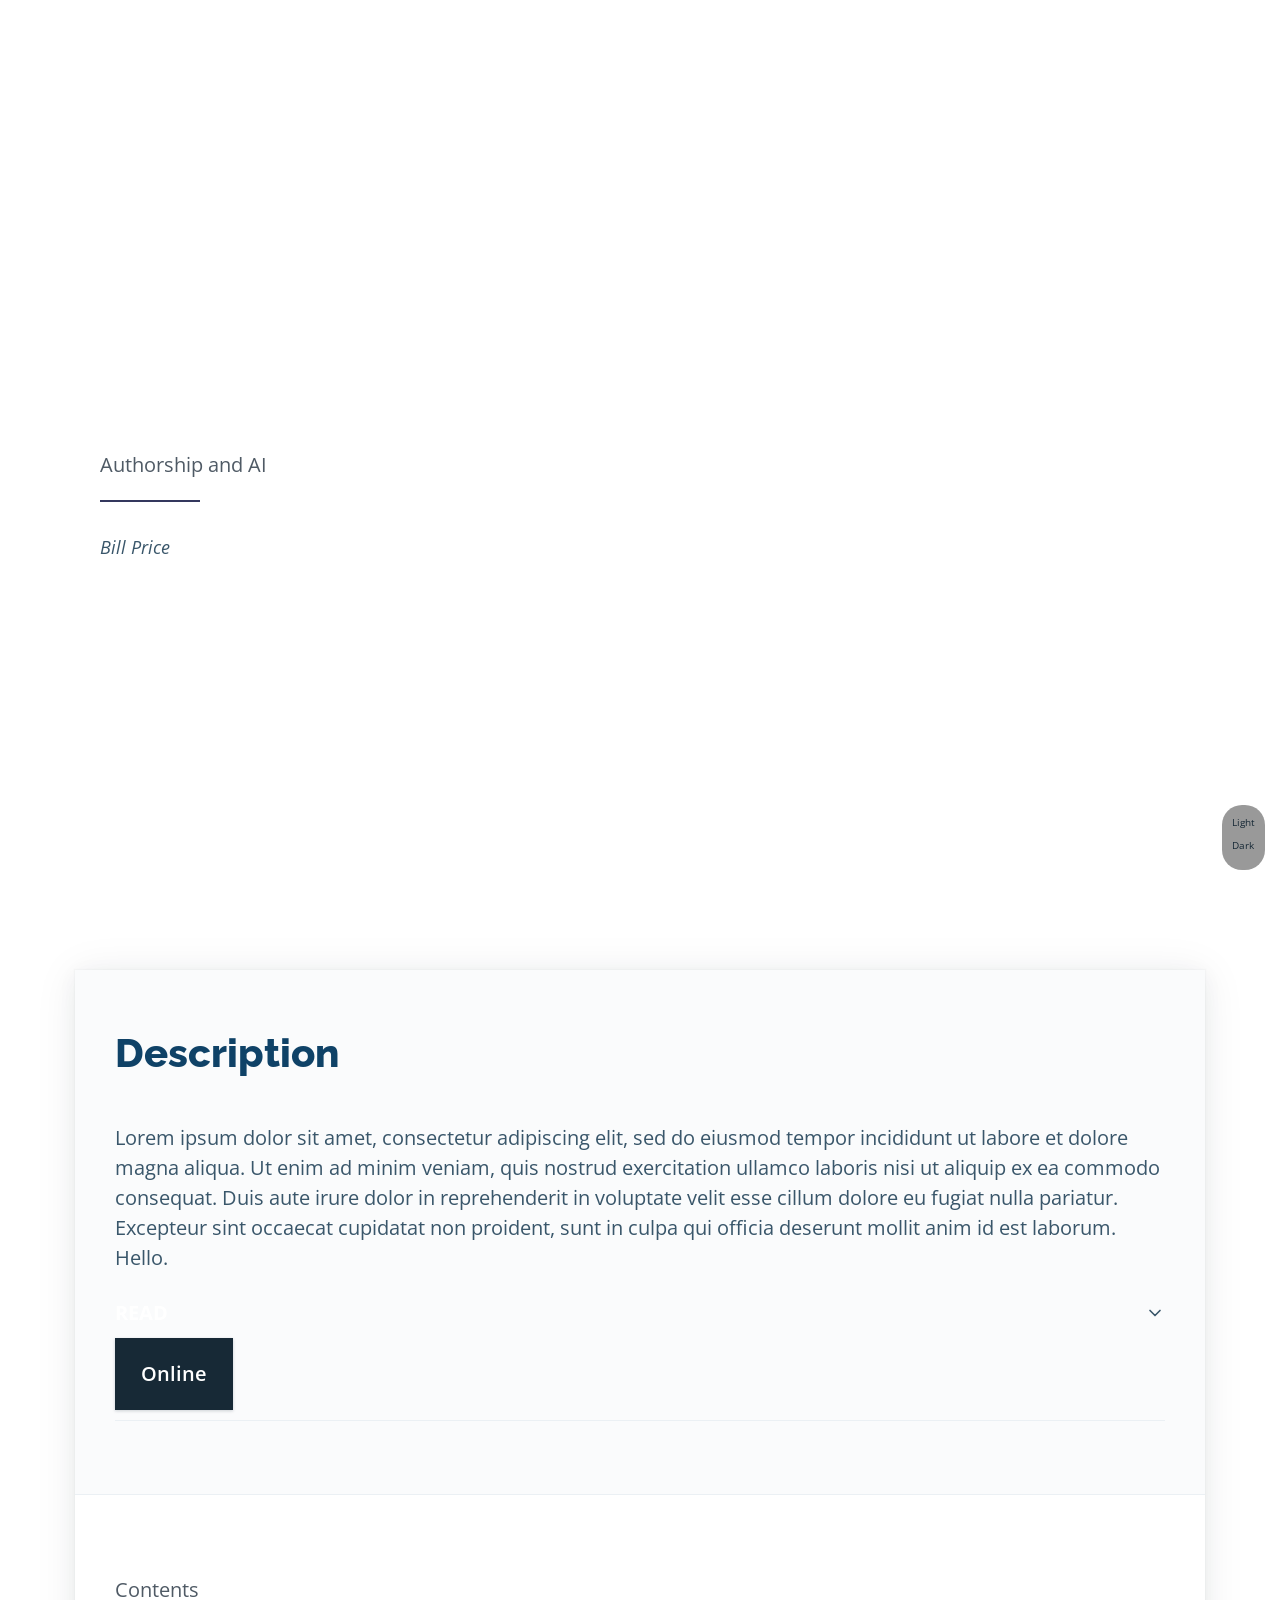
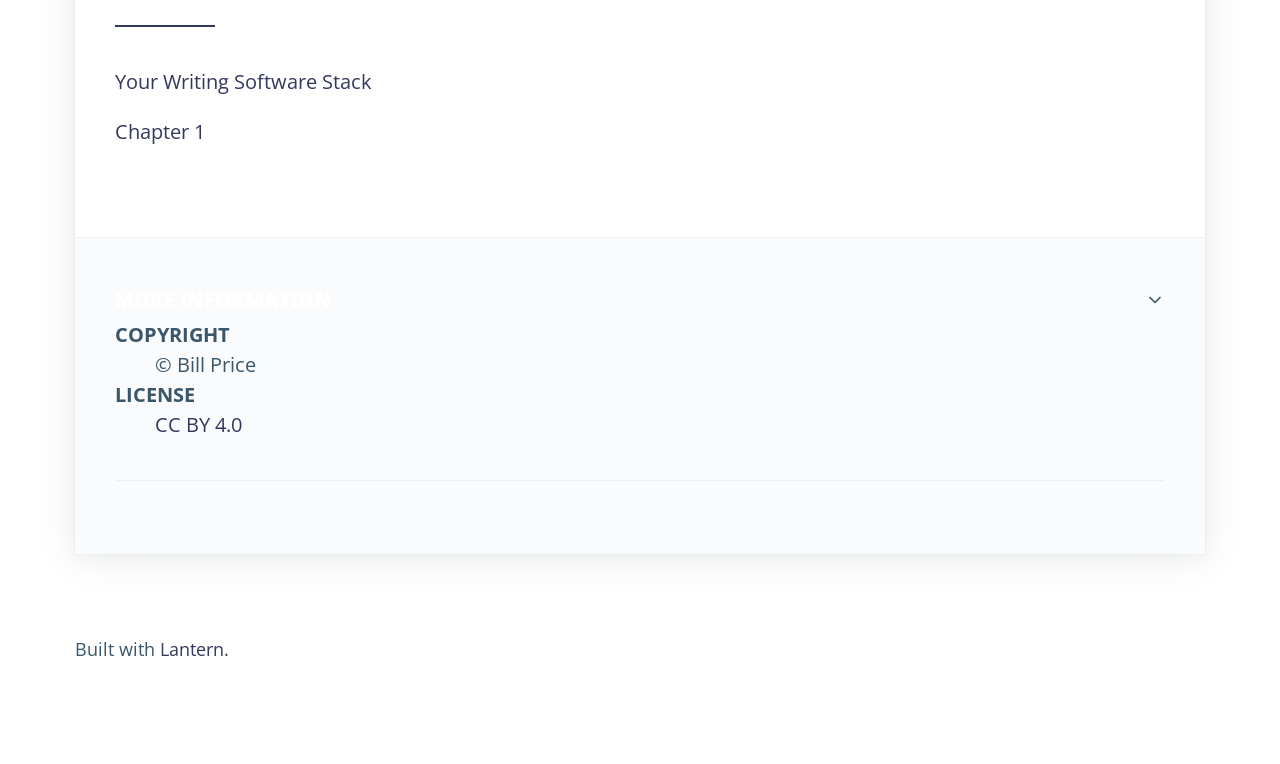
==== index.html @ e82696bc "deploy: 3cba93954f2a3662de06d527d339cff445220e6c" ====
<!doctype html>
<html lang="en" data-theme="auto" >

<head>
    <meta charset="utf-8" />
    <meta name="generator" content="Pandoc via Lantern" />
    <meta name="viewport" content="width=device-width, initial-scale=1.0, user-scalable=yes" />

    <title>Authorship and AI</title>
    <meta name="author" content="Bill Price" />



    <!-- Bibliographic Metadata -->
    <meta name="citation_title" content="Authorship and AI">

    <meta name="citation_language" content="en">



    <meta name="citation_author" content="Bill Price"> 

 


    <!-- Open Graph Metadata -->
    <meta property="og:title" content="Authorship and AI" />
    <meta property="og:description" content="<p>Lorem ipsum dolor sit
amet, consectetur adipiscing elit, sed do eiusmod tempor incididunt ut
labore et dolore magna aliqua. Ut enim ad minim veniam, quis nostrud
exercitation ullamco laboris nisi ut aliquip ex ea commodo consequat.
Duis aute irure dolor in reprehenderit in voluptate velit esse cillum
dolore eu fugiat nulla pariatur. Excepteur sint occaecat cupidatat non
proident, sunt in culpa qui officia deserunt mollit anim id est laborum.
Hello.</p>" />
    <meta property="og:image" content="cover.png" />

    <meta property="og:site_name" content="Authorship and AI">
    <meta property="og:type" content="website">

    <!-- Twitter Card Metadata -->
    <meta name="twitter:card" content="summary" />
    <meta name="twitter:title" content="Authorship and AI" />
    <meta name="twitter:description" content="<p>Lorem ipsum dolor sit
amet, consectetur adipiscing elit, sed do eiusmod tempor incididunt ut
labore et dolore magna aliqua. Ut enim ad minim veniam, quis nostrud
exercitation ullamco laboris nisi ut aliquip ex ea commodo consequat.
Duis aute irure dolor in reprehenderit in voluptate velit esse cillum
dolore eu fugiat nulla pariatur. Excepteur sint occaecat cupidatat non
proident, sunt in culpa qui officia deserunt mollit anim id est laborum.
Hello.</p>" />
    <meta name="twitter:image" content="cover.png" />


    <script type="application/ld+json">
        {
            "@context": "http://schema.org",
            "@id": "https://doi.org/",
            "@type": "Book",
            "name": "Authorship and AI",
            "author": "Bill Price",
            "url": "",
            "datePublished": ""
        }
    </script>

    <!--[if lt IE 9]>
    <script src="//cdnjs.cloudflare.com/ajax/libs/html5shiv/3.7.3/html5shiv-printshiv.min.js"></script>
<![endif]-->

    <link rel="stylesheet" href="css/pico.min.css">
    <link rel="stylesheet" href="css/theme.css">
    <link rel="stylesheet" href="css/theme-switcher.css">
    <link rel="stylesheet" href="css/home.css">
    <link rel="stylesheet" href="css/custom.css"> 
</head>

<body>
    <a class="skip-link" href="#info">
        Skip to book information.
    </a> 

    <div class="theme-switcher">
        <ul>
            <li><a href="#" data-theme-switcher="light">Light</a></li>
            <li><a href="#" data-theme-switcher="dark">Dark</a></li>
        </ul>
    </div>

    <div class="title-card">

        <div class="title-card-body">

            <hgroup>
                <h1>Authorship and AI</h1>
                            </hgroup>
            <small><em>Bill Price</em></small>
        </div>

    </div>

    <main class="container">

        <!-- not yet working :(
        <aside class="search">
            <input type="text" placeholder="Search..." id="search_input" disabled>
            <div class="results" id="search_output"></div>
            <script src="js/search.js"></script>
        </aside>
        -->
        <article>
            
            <header>
                                <aside>
                    <h2>Description</h3>
                    <p><p>Lorem ipsum dolor sit amet, consectetur
adipiscing elit, sed do eiusmod tempor incididunt ut labore et dolore
magna aliqua. Ut enim ad minim veniam, quis nostrud exercitation ullamco
laboris nisi ut aliquip ex ea commodo consequat. Duis aute irure dolor
in reprehenderit in voluptate velit esse cillum dolore eu fugiat nulla
pariatur. Excepteur sint occaecat cupidatat non proident, sunt in culpa
qui officia deserunt mollit anim id est laborum. Hello.</p></p>
                </aside>
                
                <details open>
                    <summary>Read</summary>
                    <a href="#toc" role="button" class="contrast">Online</a>
                                    </details>
            </header>
            
            
            <hgroup>
                <h2 id="toc">Contents</h2>
            </hgroup>

            <aside>
                <nav>
                    <ul>                        <li><a href="010-your-writing-software-stack.html">Your
Writing Software
Stack</a></li>                        <li><a href="901-chapter-one.html">Chapter
1</a></li>                    </ul>
                </nav>
            </aside>

            <footer>

                <details open>
                    <summary><strong>More Information</strong></summary>
                    <dl>
                        
                        <dt>Copyright</dt>
                        <dd>                             &copy; 
                                
                                                                Bill
                                                                Price
                                                                                    </dd>
                                                <dt>License</dt>
                        <dd><a href="https://creativecommons.org/licenses/by/4.0/">CC
BY 4.0</a></dd>
                                                                                                                    </dl>
                </details>

            </footer>
        </article>

        <div class="credit-line">
            <small>Built with <a href="https://nulib-oer.github.io/lantern/">Lantern.</a></small>
        </div>

    </main>

    

    <script>
        (function() {
            var links = document.getElementsByTagName('a');
            for (var i = 0; i < links.length; i++) {
                if (/^(https?:)?\/\//.test(links[i].getAttribute('href'))) {
                    links[i].target = '_blank';
                }
            }
        })();
    </script>

    <!-- Minimal theme switcher -->
    <script src="js/minimal-theme-switcher.js"></script>
   
</body>

</html>
---- css/theme.css ----
/**
 * Custom theme
 */
 @import url("https://fonts.googleapis.com/css2?family=Open+Sans:wght@400;600&family=Raleway:wght@800&display=swap");
 :root {
   --font-family: "Open Sans", sans-serif;
   --border-radius: 0;
   --form-element-spacing-vertical: 1rem;
   --form-element-spacing-horizontal: 1.25rem;
 }
 
 h1,
 h2,
 h3,
 h4,
 h5,
 h6 {
   --font-family: "Raleway", sans-serif;
   --font-weight: 800;
 }
 
 h1 {
   --font-size: 2.5rem;
   --typography-spacing-vertical: 2.5rem;
 }
 
 h2 {
   --font-size: 2rem;
   --typography-spacing-vertical: 2rem;
 }
 
 h3 {
   --font-size: 1.75rem;
   --typography-spacing-vertical: 1.75rem;
 }
 
 h4 {
   --font-size: 1.5rem;
   --typography-spacing-vertical: 1.5rem;
 }
 
 h5 {
   --font-size: 1.25rem;
   --typography-spacing-vertical: 1.25rem;
 }
 
 button,
 input[type=submit],
 input[type=reset],
 input[type=button],
 a[role=button] {
   --font-weight: 600;
 }
 
 [data-theme=light],
 :root:not([data-theme=dark]) {
   color-scheme: light;
   --background-color: #fff;
   --color: #39566a;
   --h1-color: #042c49;
   --h2-color: #0f4267;
   --h3-color: #215a83;
   --h4-color: #3a7098;
   --h5-color: #5986a6;
   --h6-color: #7f9aad;
   --muted-color: #4f5a65;
   --muted-border-color: #ebf0f4;
   --primary: #34385e;
   --primary-hover: #7659b6;
   --primary-focus: rgba(14, 170, 170, 0.125);
   --primary-inverse: #fff;
   --secondary: #4e6d83;
   --secondary-hover: #39566a;
   --secondary-focus: rgba(78, 109, 131, 0.125);
   --secondary-inverse: #fff;
   --contrast: #172936;
   --contrast-hover: #000;
   --contrast-focus: rgba(78, 109, 131, 0.125);
   --contrast-inverse: #fff;
   --mark-background-color: #fff2ca;
   --mark-color: #513b29;
   --ins-color: #388e3c;
   --del-color: #c62828;
   --blockquote-border-color: var(--muted-border-color);
   --blockquote-footer-color: var(--muted-color);
   --button-box-shadow: 0 0.0625rem 0.1875rem rgba(23, 41, 54, 0.1),
     0 0.0625rem 0.125rem rgba(23, 41, 54, 0.1);
   --button-hover-box-shadow: 0 0.1875rem 0.375rem rgba(23, 41, 54, 0.05),
     0 0.1875rem 0.375rem rgba(23, 41, 54, 0.1);
   --form-element-background-color: #d8e2e9;
   --form-element-border-color: #d8e2e9;
   --form-element-color: var(--color);
   --form-element-placeholder-color: var(--muted-color);
   --form-element-active-background-color: var(--form-element-background-color);
   --form-element-active-border-color: var(--primary);
   --form-element-focus-color: var(--primary-focus);
   --form-element-disabled-background-color: #d1dde5;
   --form-element-disabled-border-color: transparent;
   --form-element-invalid-border-color: transparent;
   --form-element-invalid-active-border-color: transparent;
   --form-element-valid-border-color: transparent;
   --form-element-valid-active-border-color: transparent;
   --switch-background-color: #b5c7d4;
   --switch-color: var(--primary-inverse);
   --switch-checked-background-color: var(--primary);
   --range-border-color: #d1dde5;
   --range-active-border-color: #b5c7d4;
   --range-thumb-border-color: var(--background-color);
   --range-thumb-color: var(--secondary);
   --range-thumb-hover-color: var(--secondary-hover);
   --range-thumb-active-color: var(--primary);
   --table-border-color: var(--muted-border-color);
   --table-row-stripped-background-color: #f5f8fa;
   --code-background-color: #ebf0f4;
   --code-color: var(--muted-color);
   --code-kbd-background-color: var(--contrast);
   --code-kbd-color: var(--contrast-inverse);
   --code-tag-color: #b34d80;
   --code-property-color: #3d888f;
   --code-value-color: #998866;
   --code-comment-color: #9ab1c1;
   --accordion-border-color: var(--muted-border-color);
   --accordion-close-summary-color: var(--background-color);
   --accordion-open-summary-color: var(--background-color);
   --card-background-color: var(--background-color);
   --card-border-color: var(--muted-border-color);
   --card-box-shadow: 0 0.125rem 1rem rgba(23, 41, 54, 0.04),
     0 0.125rem 2rem rgba(23, 41, 54, 0.08),
     0 0 0 0.0625rem rgba(23, 41, 54, 0.024);
   --card-sectionning-background-color: #fafbfc;
   --progress-background-color: #d1dde5;
   --progress-color: var(--primary);
   --tooltip-background-color: var(--contrast);
   --tooltip-color: var(--contrast-inverse);
   --icon-chevron: url("data:image/svg+xml,%3Csvg xmlns='http://www.w3.org/2000/svg' width='24' height='24' viewBox='0 0 24 24' fill='none' stroke='rgba(57, 86, 106, 0.999)' stroke-width='2' stroke-linecap='round' stroke-linejoin='round'%3E%3Cpolyline points='6 9 12 15 18 9'%3E%3C/polyline%3E%3C/svg%3E");
   --icon-date: url("data:image/svg+xml,%3Csvg xmlns='http://www.w3.org/2000/svg' width='24' height='24' viewBox='0 0 24 24' fill='none' stroke='rgba(57, 86, 106, 0.999)' stroke-width='2' stroke-linecap='round' stroke-linejoin='round'%3E%3Crect x='3' y='4' width='18' height='18' rx='2' ry='2'%3E%3C/rect%3E%3Cline x1='16' y1='2' x2='16' y2='6'%3E%3C/line%3E%3Cline x1='8' y1='2' x2='8' y2='6'%3E%3C/line%3E%3Cline x1='3' y1='10' x2='21' y2='10'%3E%3C/line%3E%3C/svg%3E");
   --icon-time: url("data:image/svg+xml,%3Csvg xmlns='http://www.w3.org/2000/svg' width='24' height='24' viewBox='0 0 24 24' fill='none' stroke='rgba(57, 86, 106, 0.999)' stroke-width='2' stroke-linecap='round' stroke-linejoin='round'%3E%3Ccircle cx='12' cy='12' r='10'%3E%3C/circle%3E%3Cpolyline points='12 6 12 12 16 14'%3E%3C/polyline%3E%3C/svg%3E");
   --icon-search: url("data:image/svg+xml,%3Csvg xmlns='http://www.w3.org/2000/svg' width='24' height='24' viewBox='0 0 24 24' fill='none' stroke='rgba(57, 86, 106, 0.999)' stroke-width='2' stroke-linecap='round' stroke-linejoin='round'%3E%3Ccircle cx='11' cy='11' r='8'%3E%3C/circle%3E%3Cline x1='21' y1='21' x2='16.65' y2='16.65'%3E%3C/line%3E%3C/svg%3E");
   --icon-checkbox: url("data:image/svg+xml,%3Csvg xmlns='http://www.w3.org/2000/svg' width='24' height='24' viewBox='0 0 24 24' fill='none' stroke='%23FFF' stroke-width='4' stroke-linecap='round' stroke-linejoin='round'%3E%3Cpolyline points='20 6 9 17 4 12'%3E%3C/polyline%3E%3C/svg%3E");
   --icon-minus: url("data:image/svg+xml,%3Csvg xmlns='http://www.w3.org/2000/svg' width='24' height='24' viewBox='0 0 24 24' fill='none' stroke='%23FFF' stroke-width='4' stroke-linecap='round' stroke-linejoin='round'%3E%3Cline x1='5' y1='12' x2='19' y2='12'%3E%3C/line%3E%3C/svg%3E");
   --icon-valid: url("data:image/svg+xml,%3Csvg xmlns='http://www.w3.org/2000/svg' width='24' height='24' viewBox='0 0 24 24' fill='none' stroke='rgba(56, 142, 60, 0.999)' stroke-width='3' stroke-linecap='round' stroke-linejoin='round'%3E%3Cpolyline points='20 6 9 17 4 12'%3E%3C/polyline%3E%3C/svg%3E");
   --icon-invalid: url("data:image/svg+xml,%3Csvg xmlns='http://www.w3.org/2000/svg' width='24' height='24' viewBox='0 0 24 24' fill='none' stroke='rgba(198, 40, 40, 0.999)' stroke-width='2' stroke-linecap='round' stroke-linejoin='round'%3E%3Ccircle cx='12' cy='12' r='10'%3E%3C/circle%3E%3Cline x1='12' y1='8' x2='12' y2='12'%3E%3C/line%3E%3Cline x1='12' y1='16' x2='12.01' y2='16'%3E%3C/line%3E%3C/svg%3E");
 }
 
 @media only screen and (prefers-color-scheme: dark) {
   :root:not([data-theme=light]) {
     color-scheme: dark;
     --background-color: #0e1a22;
     --color: #b5c7d4;
     --h1-color: #e3f2fc;
     --h2-color: #c3dff4;
     --h3-color: #a9c9df;
     --h4-color: #89b3d1;
     --h5-color: #759cb8;
     --h6-color: #668499;
     --muted-color: #91a6ba;
     --muted-border-color: #1b2e3c;
     --primary: #0eaaaa;
     --primary-hover: #17cfcf;
     --primary-focus: rgba(14, 170, 170, 0.25);
     --primary-inverse: #fff;
     --secondary: #4e6d83;
     --secondary-hover: #668499;
     --secondary-focus: rgba(102, 132, 153, 0.25);
     --secondary-inverse: #fff;
     --contrast: #ebf0f4;
     --contrast-hover: #fff;
     --contrast-focus: rgba(102, 132, 153, 0.25);
     --contrast-inverse: #000;
     --mark-background-color: #cdc388;
     --mark-color: #0e1a22;
     --ins-color: #388e3c;
     --del-color: #c62828;
     --blockquote-border-color: var(--muted-border-color);
     --blockquote-footer-color: var(--muted-color);
     --button-box-shadow: 0 0.0625rem 0.1875rem #000,
       0 0.0625rem 0.125rem #000;
     --button-hover-box-shadow: 0 0.1875rem 0.375rem #000,
       0 0.1875rem 0.375rem #000;
     --form-element-background-color: #1b2e3c;
     --form-element-border-color: #1b2e3c;
     --form-element-color: var(--color);
     --form-element-placeholder-color: var(--muted-color);
     --form-element-active-background-color: var(--form-element-background-color);
     --form-element-active-border-color: var(--primary);
     --form-element-focus-color: var(--primary-focus);
     --form-element-disabled-background-color: #263e4f;
     --form-element-disabled-border-color: transparent;
     --form-element-invalid-border-color: transparent;
     --form-element-invalid-active-border-color: transparent;
     --form-element-valid-border-color: transparent;
     --form-element-valid-active-border-color: transparent;
     --switch-background-color: #304a5d;
     --switch-color: var(--primary-inverse);
     --switch-checked-background-color: var(--primary);
     --range-border-color: #1f3443;
     --range-active-border-color: #263e4f;
     --range-thumb-border-color: var(--background-color);
     --range-thumb-color: var(--secondary);
     --range-thumb-hover-color: var(--secondary-hover);
     --range-thumb-active-color: var(--primary);
     --table-border-color: var(--muted-border-color);
     --table-row-stripped-background-color: rgba(102, 132, 153, 0.05);
     --code-background-color: #14242f;
     --code-color: var(--muted-color);
     --code-kbd-background-color: var(--contrast);
     --code-kbd-color: var(--contrast-inverse);
     --code-tag-color: #a65980;
     --code-property-color: #599fa6;
     --code-value-color: #8c8473;
     --code-comment-color: #446277;
     --accordion-border-color: var(--muted-border-color);
     --accordion-active-summary-color: var(--primary);
     --accordion-close-summary-color: var(--color);
     --accordion-open-summary-color: var(--muted-color);
     --card-background-color: #111f29;
     --card-border-color: #0e1a22;
     --card-box-shadow: 0 0.125rem 1rem rgba(0, 0, 0, 0.06),
       0 0.125rem 2rem rgba(0, 0, 0, 0.12),
       0 0 0 0.0625rem rgba(0, 0, 0, 0.036);
     --card-sectionning-background-color: #14242f;
     --progress-background-color: #1f3443;
     --progress-color: var(--primary);
     --tooltip-background-color: var(--contrast);
     --tooltip-color: var(--contrast-inverse);
     --icon-chevron: url("data:image/svg+xml,%3Csvg xmlns='http://www.w3.org/2000/svg' width='24' height='24' viewBox='0 0 24 24' fill='none' stroke='rgba(154, 177, 193, 0.999)' stroke-width='2' stroke-linecap='round' stroke-linejoin='round'%3E%3Cpolyline points='6 9 12 15 18 9'%3E%3C/polyline%3E%3C/svg%3E");
     --icon-date: url("data:image/svg+xml,%3Csvg xmlns='http://www.w3.org/2000/svg' width='24' height='24' viewBox='0 0 24 24' fill='none' stroke='rgba(154, 177, 193, 0.999)' stroke-width='2' stroke-linecap='round' stroke-linejoin='round'%3E%3Crect x='3' y='4' width='18' height='18' rx='2' ry='2'%3E%3C/rect%3E%3Cline x1='16' y1='2' x2='16' y2='6'%3E%3C/line%3E%3Cline x1='8' y1='2' x2='8' y2='6'%3E%3C/line%3E%3Cline x1='3' y1='10' x2='21' y2='10'%3E%3C/line%3E%3C/svg%3E");
     --icon-time: url("data:image/svg+xml,%3Csvg xmlns='http://www.w3.org/2000/svg' width='24' height='24' viewBox='0 0 24 24' fill='none' stroke='rgba(154, 177, 193, 0.999)' stroke-width='2' stroke-linecap='round' stroke-linejoin='round'%3E%3Ccircle cx='12' cy='12' r='10'%3E%3C/circle%3E%3Cpolyline points='12 6 12 12 16 14'%3E%3C/polyline%3E%3C/svg%3E");
     --icon-search: url("data:image/svg+xml,%3Csvg xmlns='http://www.w3.org/2000/svg' width='24' height='24' viewBox='0 0 24 24' fill='none' stroke='rgba(154, 177, 193, 0.999)' stroke-width='2' stroke-linecap='round' stroke-linejoin='round'%3E%3Ccircle cx='11' cy='11' r='8'%3E%3C/circle%3E%3Cline x1='21' y1='21' x2='16.65' y2='16.65'%3E%3C/line%3E%3C/svg%3E");
     --icon-checkbox: url("data:image/svg+xml,%3Csvg xmlns='http://www.w3.org/2000/svg' width='24' height='24' viewBox='0 0 24 24' fill='none' stroke='%23FFF' stroke-width='4' stroke-linecap='round' stroke-linejoin='round'%3E%3Cpolyline points='20 6 9 17 4 12'%3E%3C/polyline%3E%3C/svg%3E");
     --icon-minus: url("data:image/svg+xml,%3Csvg xmlns='http://www.w3.org/2000/svg' width='24' height='24' viewBox='0 0 24 24' fill='none' stroke='%23FFF' stroke-width='4' stroke-linecap='round' stroke-linejoin='round'%3E%3Cline x1='5' y1='12' x2='19' y2='12'%3E%3C/line%3E%3C/svg%3E");
     --icon-valid: url("data:image/svg+xml,%3Csvg xmlns='http://www.w3.org/2000/svg' width='24' height='24' viewBox='0 0 24 24' fill='none' stroke='rgba(46, 125, 50, 0.999)' stroke-width='3' stroke-linecap='round' stroke-linejoin='round'%3E%3Cpolyline points='20 6 9 17 4 12'%3E%3C/polyline%3E%3C/svg%3E");
     --icon-invalid: url("data:image/svg+xml,%3Csvg xmlns='http://www.w3.org/2000/svg' width='24' height='24' viewBox='0 0 24 24' fill='none' stroke='rgba(183, 28, 28, 0.999)' stroke-width='2' stroke-linecap='round' stroke-linejoin='round'%3E%3Ccircle cx='12' cy='12' r='10'%3E%3C/circle%3E%3Cline x1='12' y1='8' x2='12' y2='12'%3E%3C/line%3E%3Cline x1='12' y1='16' x2='12.01' y2='16'%3E%3C/line%3E%3C/svg%3E");
   }
 }
 [data-theme=dark] {
   color-scheme: dark;
   --background-color: #0e1a22;
   --color: #b5c7d4;
   --h1-color: #e3f2fc;
   --h2-color: #c3dff4;
   --h3-color: #a9c9df;
   --h4-color: #89b3d1;
   --h5-color: #759cb8;
   --h6-color: #668499;
   --muted-color: #91a6ba;
   --muted-border-color: #1b2e3c;
   --primary: #0eaaaa;
   --primary-hover: #17cfcf;
   --primary-focus: rgba(14, 170, 170, 0.25);
   --primary-inverse: #fff;
   --secondary: #4e6d83;
   --secondary-hover: #668499;
   --secondary-focus: rgba(102, 132, 153, 0.25);
   --secondary-inverse: #fff;
   --contrast: #ebf0f4;
   --contrast-hover: #fff;
   --contrast-focus: rgba(102, 132, 153, 0.25);
   --contrast-inverse: #000;
   --mark-background-color: #cdc388;
   --mark-color: #0e1a22;
   --ins-color: #388e3c;
   --del-color: #c62828;
   --blockquote-border-color: var(--muted-border-color);
   --blockquote-footer-color: var(--muted-color);
   --button-box-shadow: 0 0.0625rem 0.1875rem #000,
     0 0.0625rem 0.125rem #000;
   --button-hover-box-shadow: 0 0.1875rem 0.375rem #000,
     0 0.1875rem 0.375rem #000;
   --form-element-background-color: #1b2e3c;
   --form-element-border-color: #1b2e3c;
   --form-element-color: var(--color);
   --form-element-placeholder-color: var(--muted-color);
   --form-element-active-background-color: var(--form-element-background-color);
   --form-element-active-border-color: var(--primary);
   --form-element-focus-color: var(--primary-focus);
   --form-element-disabled-background-color: #263e4f;
   --form-element-disabled-border-color: transparent;
   --form-element-invalid-border-color: transparent;
   --form-element-invalid-active-border-color: transparent;
   --form-element-valid-border-color: transparent;
   --form-element-valid-active-border-color: transparent;
   --switch-background-color: #304a5d;
   --switch-color: var(--primary-inverse);
   --switch-checked-background-color: var(--primary);
   --range-border-color: #1f3443;
   --range-active-border-color: #263e4f;
   --range-thumb-border-color: var(--background-color);
   --range-thumb-color: var(--secondary);
   --range-thumb-hover-color: var(--secondary-hover);
   --range-thumb-active-color: var(--primary);
   --table-border-color: var(--muted-border-color);
   --table-row-stripped-background-color: rgba(102, 132, 153, 0.05);
   --code-background-color: #14242f;
   --code-color: var(--muted-color);
   --code-kbd-background-color: var(--contrast);
   --code-kbd-color: var(--contrast-inverse);
   --code-tag-color: #a65980;
   --code-property-color: #599fa6;
   --code-value-color: #8c8473;
   --code-comment-color: #446277;
   --accordion-border-color: var(--muted-border-color);
   --accordion-active-summary-color: var(--primary);
   --accordion-close-summary-color: var(--color);
   --accordion-open-summary-color: var(--muted-color);
   --card-background-color: #111f29;
   --card-border-color: #0e1a22;
   --card-box-shadow: 0 0.125rem 1rem rgba(0, 0, 0, 0.06),
     0 0.125rem 2rem rgba(0, 0, 0, 0.12),
     0 0 0 0.0625rem rgba(0, 0, 0, 0.036);
   --card-sectionning-background-color: #14242f;
   --progress-background-color: #1f3443;
   --progress-color: var(--primary);
   --tooltip-background-color: var(--contrast);
   --tooltip-color: var(--contrast-inverse);
   --icon-chevron: url("data:image/svg+xml,%3Csvg xmlns='http://www.w3.org/2000/svg' width='24' height='24' viewBox='0 0 24 24' fill='none' stroke='rgba(154, 177, 193, 0.999)' stroke-width='2' stroke-linecap='round' stroke-linejoin='round'%3E%3Cpolyline points='6 9 12 15 18 9'%3E%3C/polyline%3E%3C/svg%3E");
   --icon-date: url("data:image/svg+xml,%3Csvg xmlns='http://www.w3.org/2000/svg' width='24' height='24' viewBox='0 0 24 24' fill='none' stroke='rgba(154, 177, 193, 0.999)' stroke-width='2' stroke-linecap='round' stroke-linejoin='round'%3E%3Crect x='3' y='4' width='18' height='18' rx='2' ry='2'%3E%3C/rect%3E%3Cline x1='16' y1='2' x2='16' y2='6'%3E%3C/line%3E%3Cline x1='8' y1='2' x2='8' y2='6'%3E%3C/line%3E%3Cline x1='3' y1='10' x2='21' y2='10'%3E%3C/line%3E%3C/svg%3E");
   --icon-time: url("data:image/svg+xml,%3Csvg xmlns='http://www.w3.org/2000/svg' width='24' height='24' viewBox='0 0 24 24' fill='none' stroke='rgba(154, 177, 193, 0.999)' stroke-width='2' stroke-linecap='round' stroke-linejoin='round'%3E%3Ccircle cx='12' cy='12' r='10'%3E%3C/circle%3E%3Cpolyline points='12 6 12 12 16 14'%3E%3C/polyline%3E%3C/svg%3E");
   --icon-search: url("data:image/svg+xml,%3Csvg xmlns='http://www.w3.org/2000/svg' width='24' height='24' viewBox='0 0 24 24' fill='none' stroke='rgba(154, 177, 193, 0.999)' stroke-width='2' stroke-linecap='round' stroke-linejoin='round'%3E%3Ccircle cx='11' cy='11' r='8'%3E%3C/circle%3E%3Cline x1='21' y1='21' x2='16.65' y2='16.65'%3E%3C/line%3E%3C/svg%3E");
   --icon-checkbox: url("data:image/svg+xml,%3Csvg xmlns='http://www.w3.org/2000/svg' width='24' height='24' viewBox='0 0 24 24' fill='none' stroke='%23FFF' stroke-width='4' stroke-linecap='round' stroke-linejoin='round'%3E%3Cpolyline points='20 6 9 17 4 12'%3E%3C/polyline%3E%3C/svg%3E");
   --icon-minus: url("data:image/svg+xml,%3Csvg xmlns='http://www.w3.org/2000/svg' width='24' height='24' viewBox='0 0 24 24' fill='none' stroke='%23FFF' stroke-width='4' stroke-linecap='round' stroke-linejoin='round'%3E%3Cline x1='5' y1='12' x2='19' y2='12'%3E%3C/line%3E%3C/svg%3E");
   --icon-valid: url("data:image/svg+xml,%3Csvg xmlns='http://www.w3.org/2000/svg' width='24' height='24' viewBox='0 0 24 24' fill='none' stroke='rgba(46, 125, 50, 0.999)' stroke-width='3' stroke-linecap='round' stroke-linejoin='round'%3E%3Cpolyline points='20 6 9 17 4 12'%3E%3C/polyline%3E%3C/svg%3E");
   --icon-invalid: url("data:image/svg+xml,%3Csvg xmlns='http://www.w3.org/2000/svg' width='24' height='24' viewBox='0 0 24 24' fill='none' stroke='rgba(183, 28, 28, 0.999)' stroke-width='2' stroke-linecap='round' stroke-linejoin='round'%3E%3Ccircle cx='12' cy='12' r='10'%3E%3C/circle%3E%3Cline x1='12' y1='8' x2='12' y2='12'%3E%3C/line%3E%3Cline x1='12' y1='16' x2='12.01' y2='16'%3E%3C/line%3E%3C/svg%3E");
 }
---- css/theme-switcher.css ----
/* theme switcher */

.theme-switcher {
    position: fixed;
    bottom: 30px;
    right: 15px;
    display: grid;
    grid-row-gap: 10px;
    padding: 10px;
    border-radius: 20px;
    background: rgba(0, 0, 0, 0.4);
}
  
.theme-switcher ul {
    margin: 0;
    padding: 0;
}
  
.theme-switcher li {
    list-style-type: none;
    font-size: x-small;
}
  
.theme-switcher a {
    color: var(--contrast);
}
---- css/home.css ----
.skip-link {
    background: rgb(211, 211, 211);
    color: rgb(57, 52, 134);
    left: 50%;
    padding: 8px;
    position: absolute;
    transform: translateY(-100%);
    transition: transform 0.3s;
}
  
.skip-link:focus {
    transform: translateY(0%);
}

.credit-line {
    margin: 1rem 0;
}

.title-card {
    height: 90vh;
    padding: 5rem;
}

.title-card-body {
    position:absolute;
    top: 50%;
}

/* headings */

.sr-only {
    position:absolute;
    left:-10000px;
    top:auto;
    width:1px;
    height:1px;
    overflow:hidden;
}

hgroup:after {
    display: block;
    max-width: 100px;
    margin-top: 1rem;
    border-bottom: 0.125rem solid var(--primary);
    content: "";
}

/* buttons */

article > footer > a {
    margin: 0.5em;
}

article > footer > a:hover {
    background-color: #1095c1;
}

/* metadata */

details summary, details > dl > dt {
    text-transform: uppercase;
    font-weight: bold;
}
---- css/custom.css ----
/* add your custom styles below */
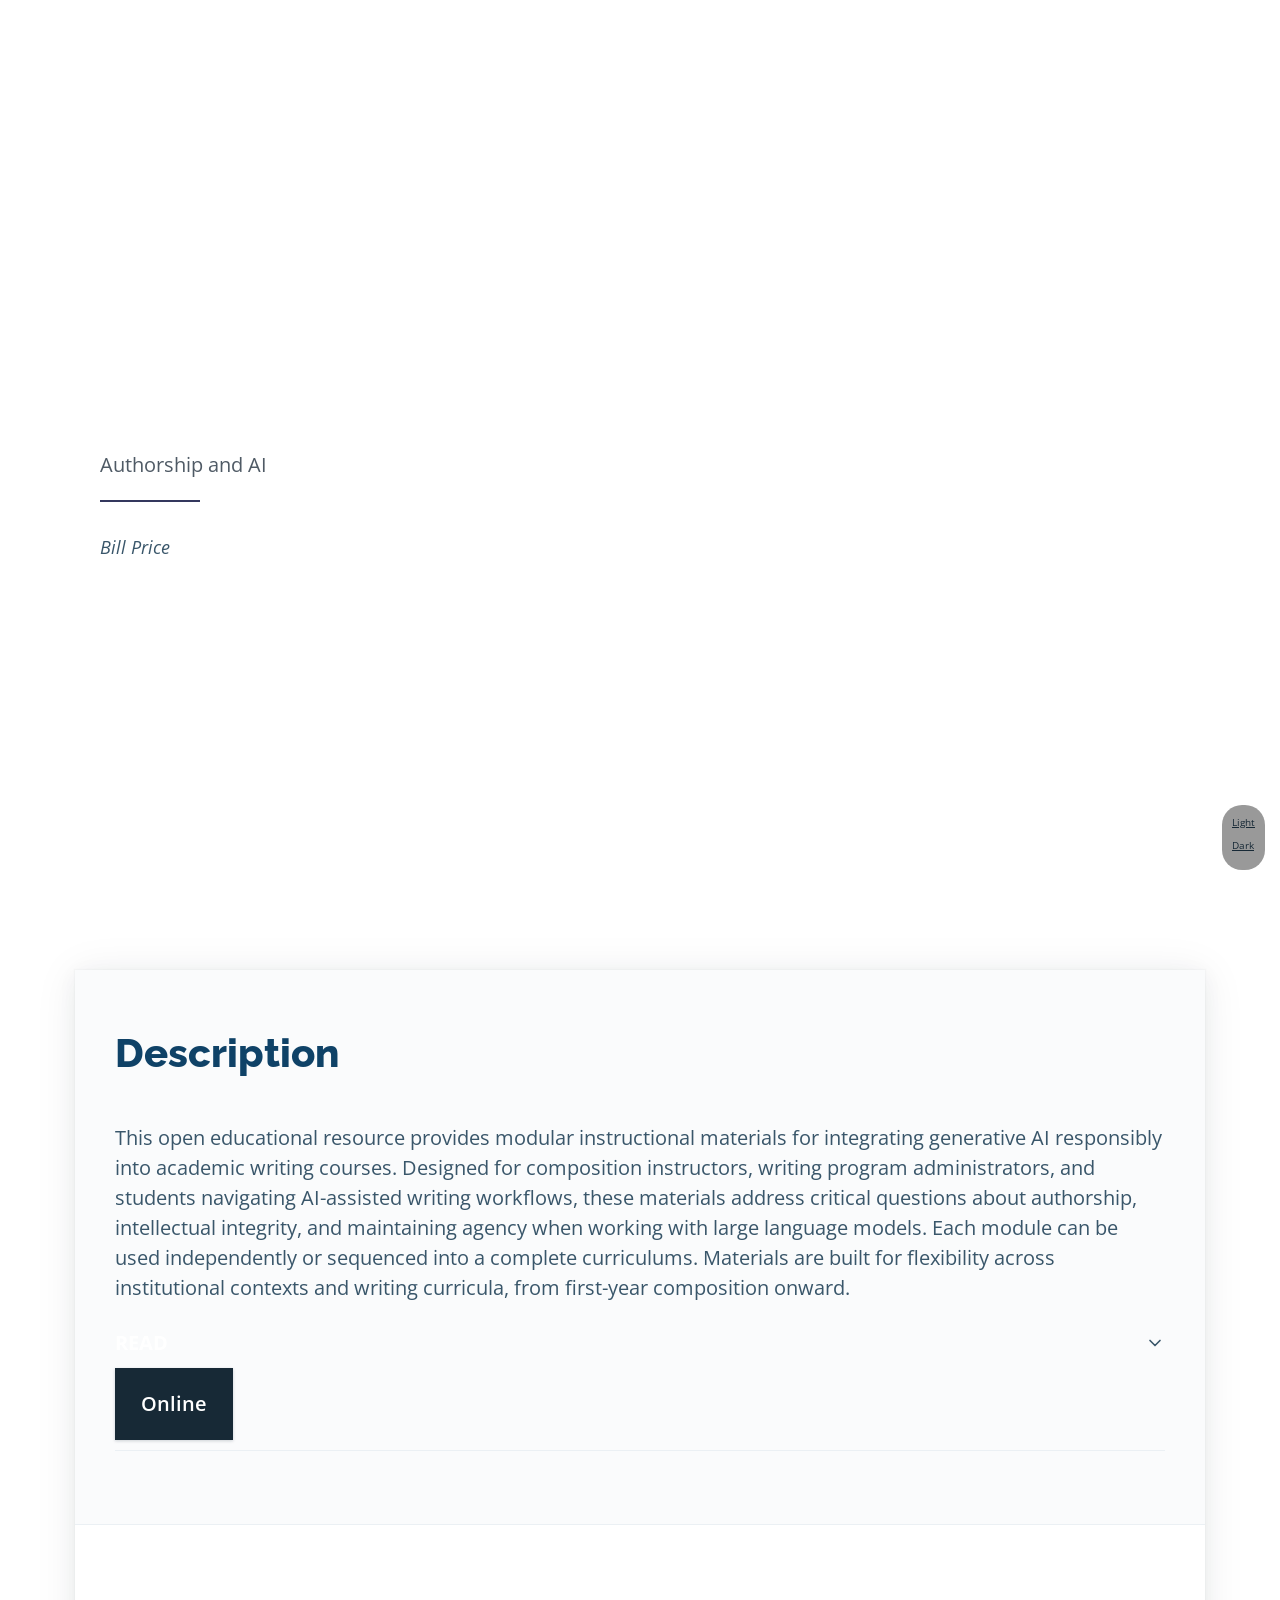
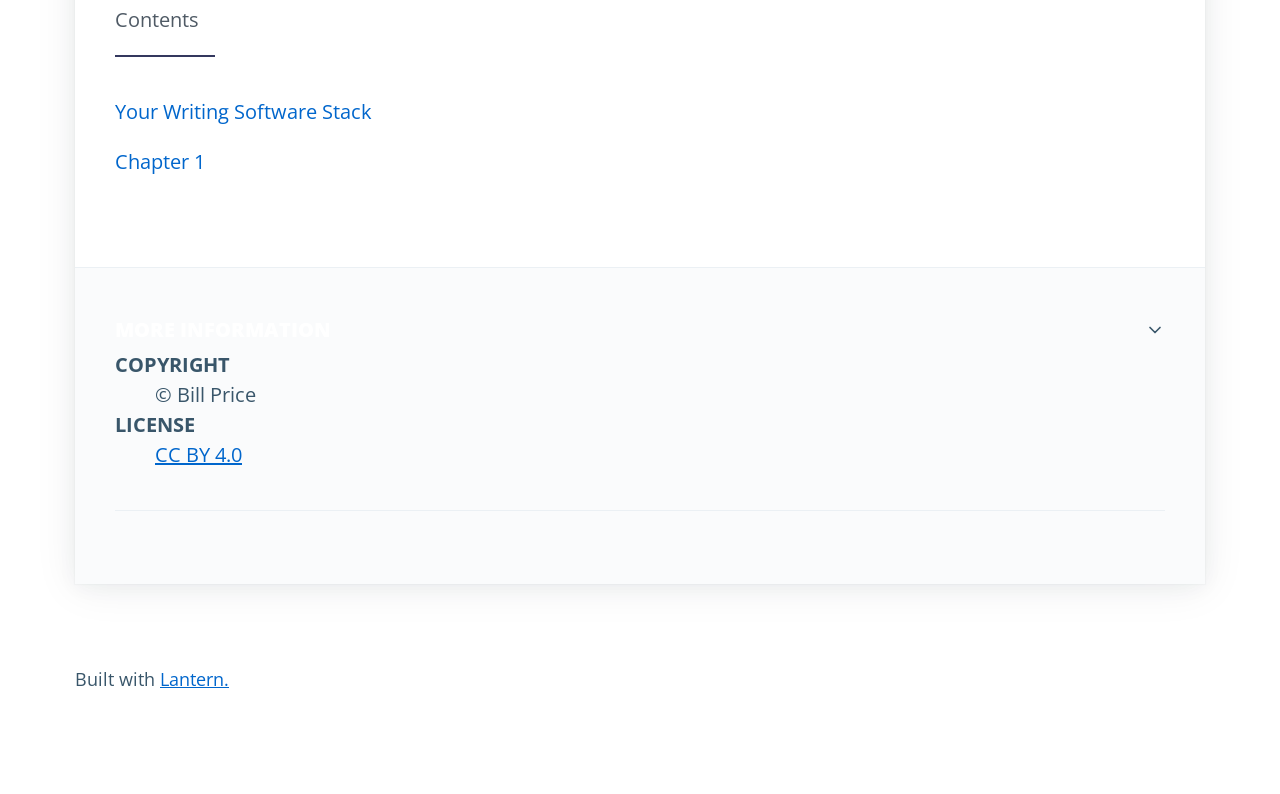
==== commit f2bf050f: "deploy: f7e12aee0c232bbe3a47241892dd332ceb9538ed" ====
--- a/index.html
+++ b/index.html
@@ -25,14 +25,16 @@
 
     <!-- Open Graph Metadata -->
     <meta property="og:title" content="Authorship and AI" />
-    <meta property="og:description" content="<p>Lorem ipsum dolor sit
-amet, consectetur adipiscing elit, sed do eiusmod tempor incididunt ut
-labore et dolore magna aliqua. Ut enim ad minim veniam, quis nostrud
-exercitation ullamco laboris nisi ut aliquip ex ea commodo consequat.
-Duis aute irure dolor in reprehenderit in voluptate velit esse cillum
-dolore eu fugiat nulla pariatur. Excepteur sint occaecat cupidatat non
-proident, sunt in culpa qui officia deserunt mollit anim id est laborum.
-Hello.</p>" />
+    <meta property="og:description" content="<p>This open educational
+resource provides modular instructional materials for integrating
+generative AI responsibly into academic writing courses. Designed for
+composition instructors, writing program administrators, and students
+navigating AI-assisted writing workflows, these materials address
+critical questions about authorship, intellectual integrity, and
+maintaining agency when working with large language models. Each module
+can be used independently or sequenced into a complete curriculums.
+Materials are built for flexibility across institutional contexts and
+writing curricula, from first-year composition onward.</p>" />
     <meta property="og:image" content="cover.png" />
 
     <meta property="og:site_name" content="Authorship and AI">
@@ -41,14 +43,16 @@
     <!-- Twitter Card Metadata -->
     <meta name="twitter:card" content="summary" />
     <meta name="twitter:title" content="Authorship and AI" />
-    <meta name="twitter:description" content="<p>Lorem ipsum dolor sit
-amet, consectetur adipiscing elit, sed do eiusmod tempor incididunt ut
-labore et dolore magna aliqua. Ut enim ad minim veniam, quis nostrud
-exercitation ullamco laboris nisi ut aliquip ex ea commodo consequat.
-Duis aute irure dolor in reprehenderit in voluptate velit esse cillum
-dolore eu fugiat nulla pariatur. Excepteur sint occaecat cupidatat non
-proident, sunt in culpa qui officia deserunt mollit anim id est laborum.
-Hello.</p>" />
+    <meta name="twitter:description" content="<p>This open educational
+resource provides modular instructional materials for integrating
+generative AI responsibly into academic writing courses. Designed for
+composition instructors, writing program administrators, and students
+navigating AI-assisted writing workflows, these materials address
+critical questions about authorship, intellectual integrity, and
+maintaining agency when working with large language models. Each module
+can be used independently or sequenced into a complete curriculums.
+Materials are built for flexibility across institutional contexts and
+writing curricula, from first-year composition onward.</p>" />
     <meta name="twitter:image" content="cover.png" />
 
 
@@ -113,13 +117,16 @@
             <header>
                                 <aside>
                     <h2>Description</h3>
-                    <p><p>Lorem ipsum dolor sit amet, consectetur
-adipiscing elit, sed do eiusmod tempor incididunt ut labore et dolore
-magna aliqua. Ut enim ad minim veniam, quis nostrud exercitation ullamco
-laboris nisi ut aliquip ex ea commodo consequat. Duis aute irure dolor
-in reprehenderit in voluptate velit esse cillum dolore eu fugiat nulla
-pariatur. Excepteur sint occaecat cupidatat non proident, sunt in culpa
-qui officia deserunt mollit anim id est laborum. Hello.</p></p>
+                    <p><p>This open educational resource provides
+modular instructional materials for integrating generative AI
+responsibly into academic writing courses. Designed for composition
+instructors, writing program administrators, and students navigating
+AI-assisted writing workflows, these materials address critical
+questions about authorship, intellectual integrity, and maintaining
+agency when working with large language models. Each module can be used
+independently or sequenced into a complete curriculums. Materials are
+built for flexibility across institutional contexts and writing
+curricula, from first-year composition onward.</p></p>
                 </aside>
                 
                 <details open>
--- a/css/custom.css
+++ b/css/custom.css
@@ -1 +1,24 @@
-/* add your custom styles below */+/* add your custom styles below */
+[data-theme="light"] a {
+    --color: #0066cc;
+    --text-decoration: underline;
+}
+
+[data-theme="dark"] a {
+    --color: #4fc3f7;
+    --text-decoration: underline;
+}
+
+@media (prefers-color-scheme: light) {
+    [data-theme="auto"] a {
+        --color: #0066cc;
+        --text-decoration: underline;
+    }
+}
+
+@media (prefers-color-scheme: dark) {
+    [data-theme="auto"] a {
+        --color: #4fc3f7;
+        --text-decoration: underline;
+    }
+}
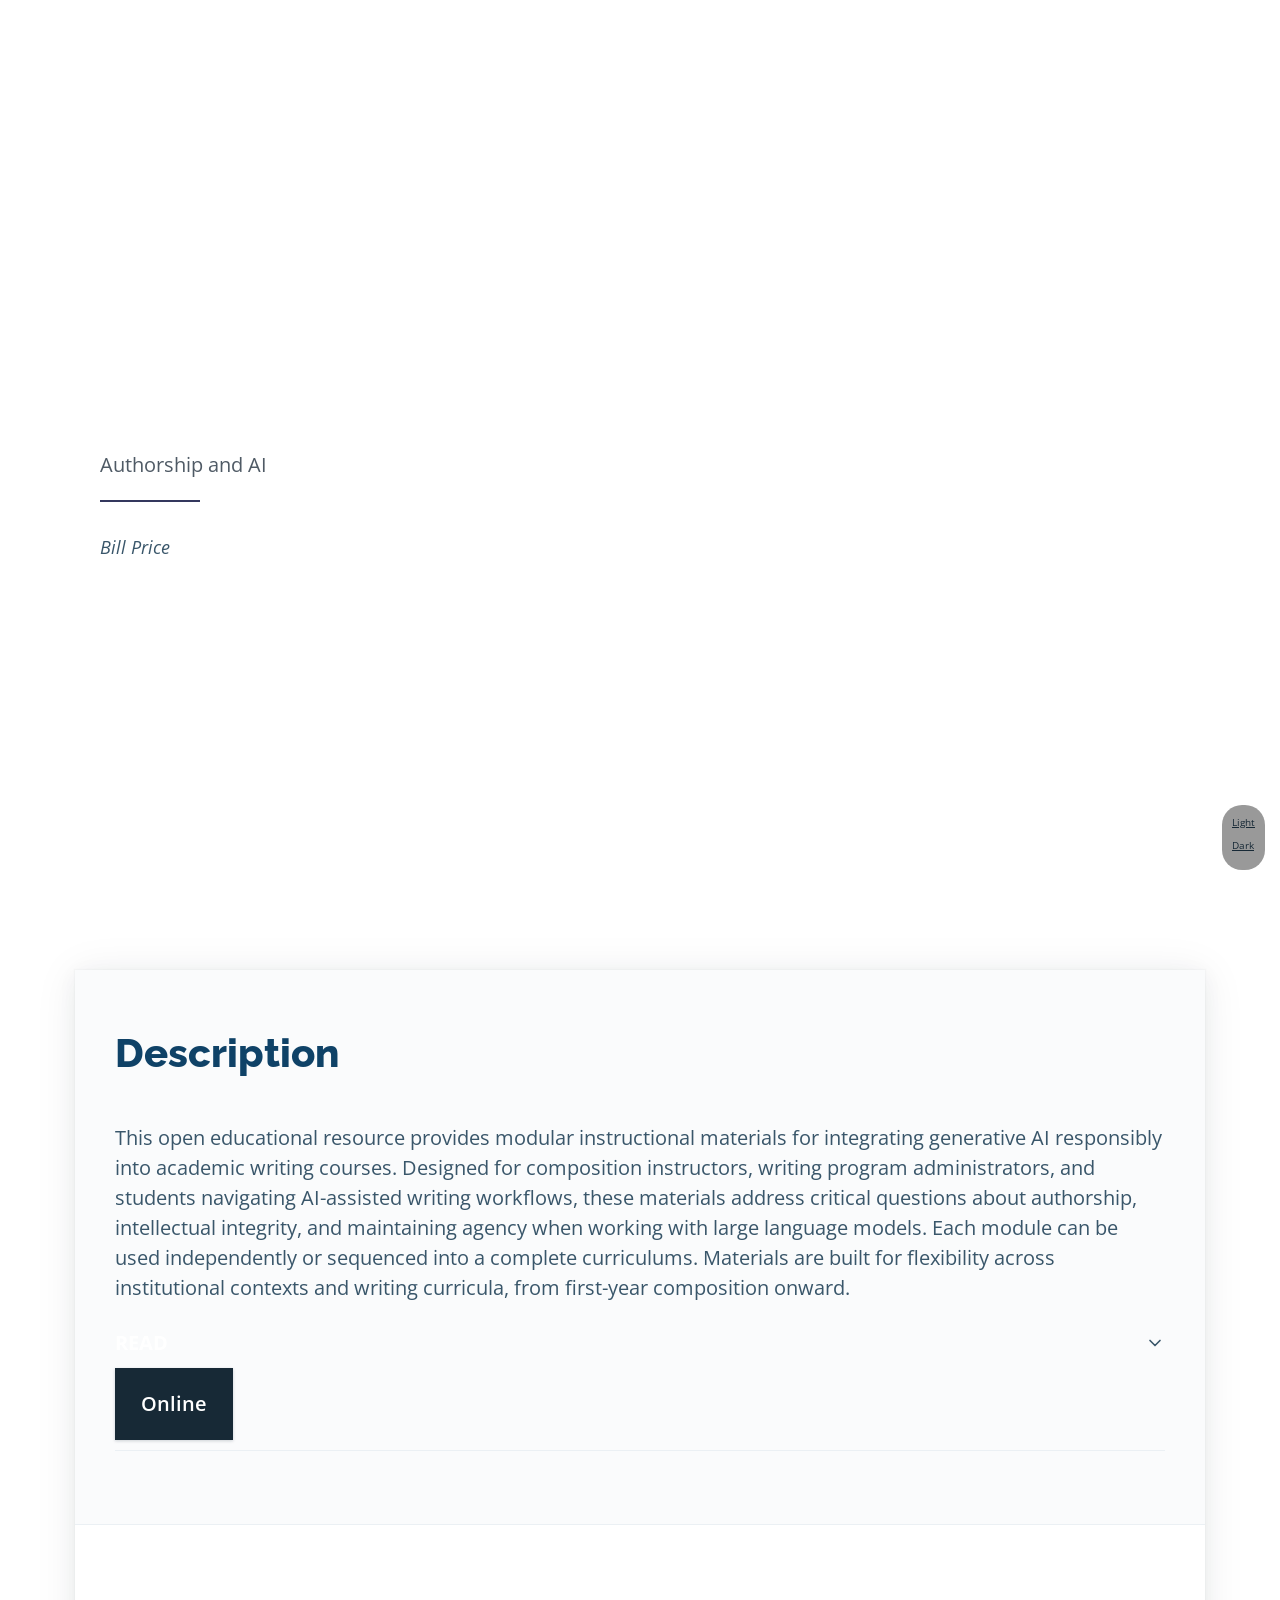
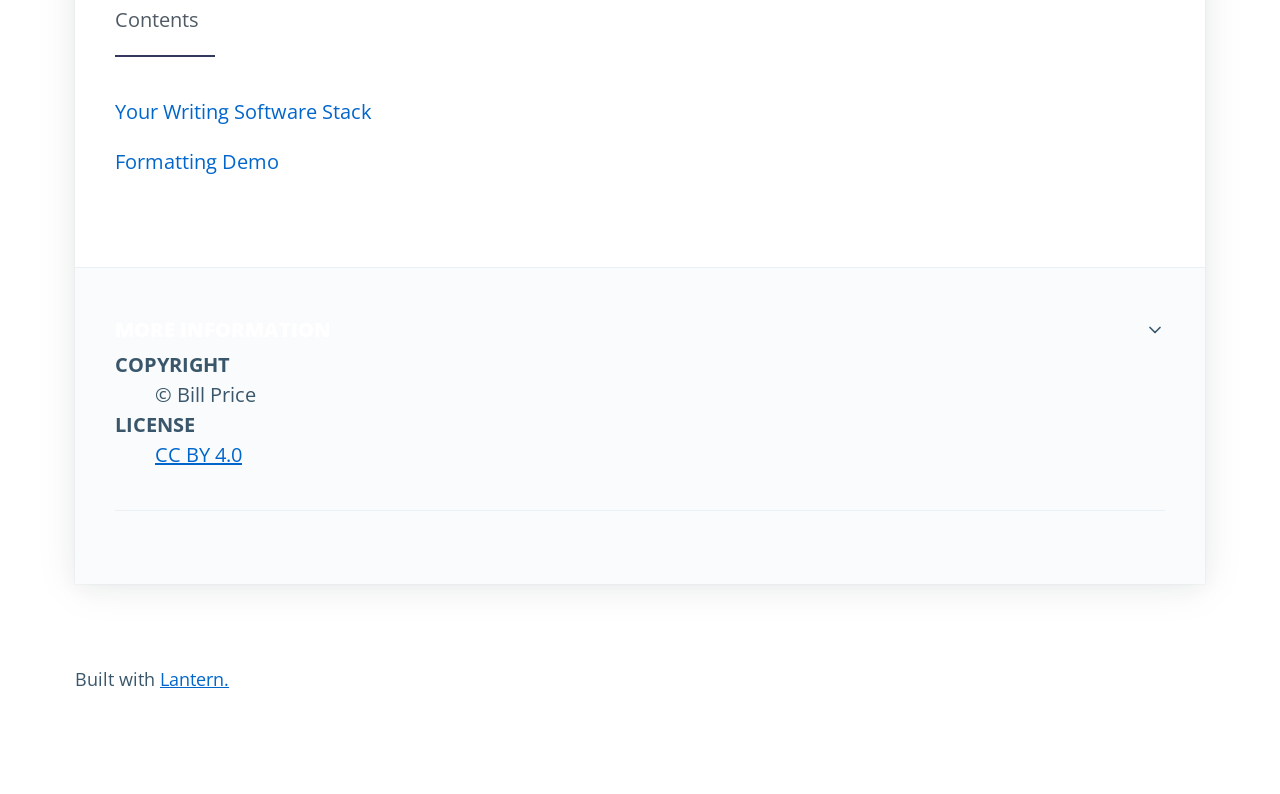
==== commit 5b0c9fd7: "deploy: a358c7aa03d16efb9f15cd33da3c23ae1db85f80" ====
--- a/index.html
+++ b/index.html
@@ -144,8 +144,8 @@
                 <nav>
                     <ul>                        <li><a href="010-your-writing-software-stack.html">Your
 Writing Software
-Stack</a></li>                        <li><a href="901-chapter-one.html">Chapter
-1</a></li>                    </ul>
+Stack</a></li>                        <li><a href="999-formatting-demo.html">Formatting
+Demo</a></li>                    </ul>
                 </nav>
             </aside>
 
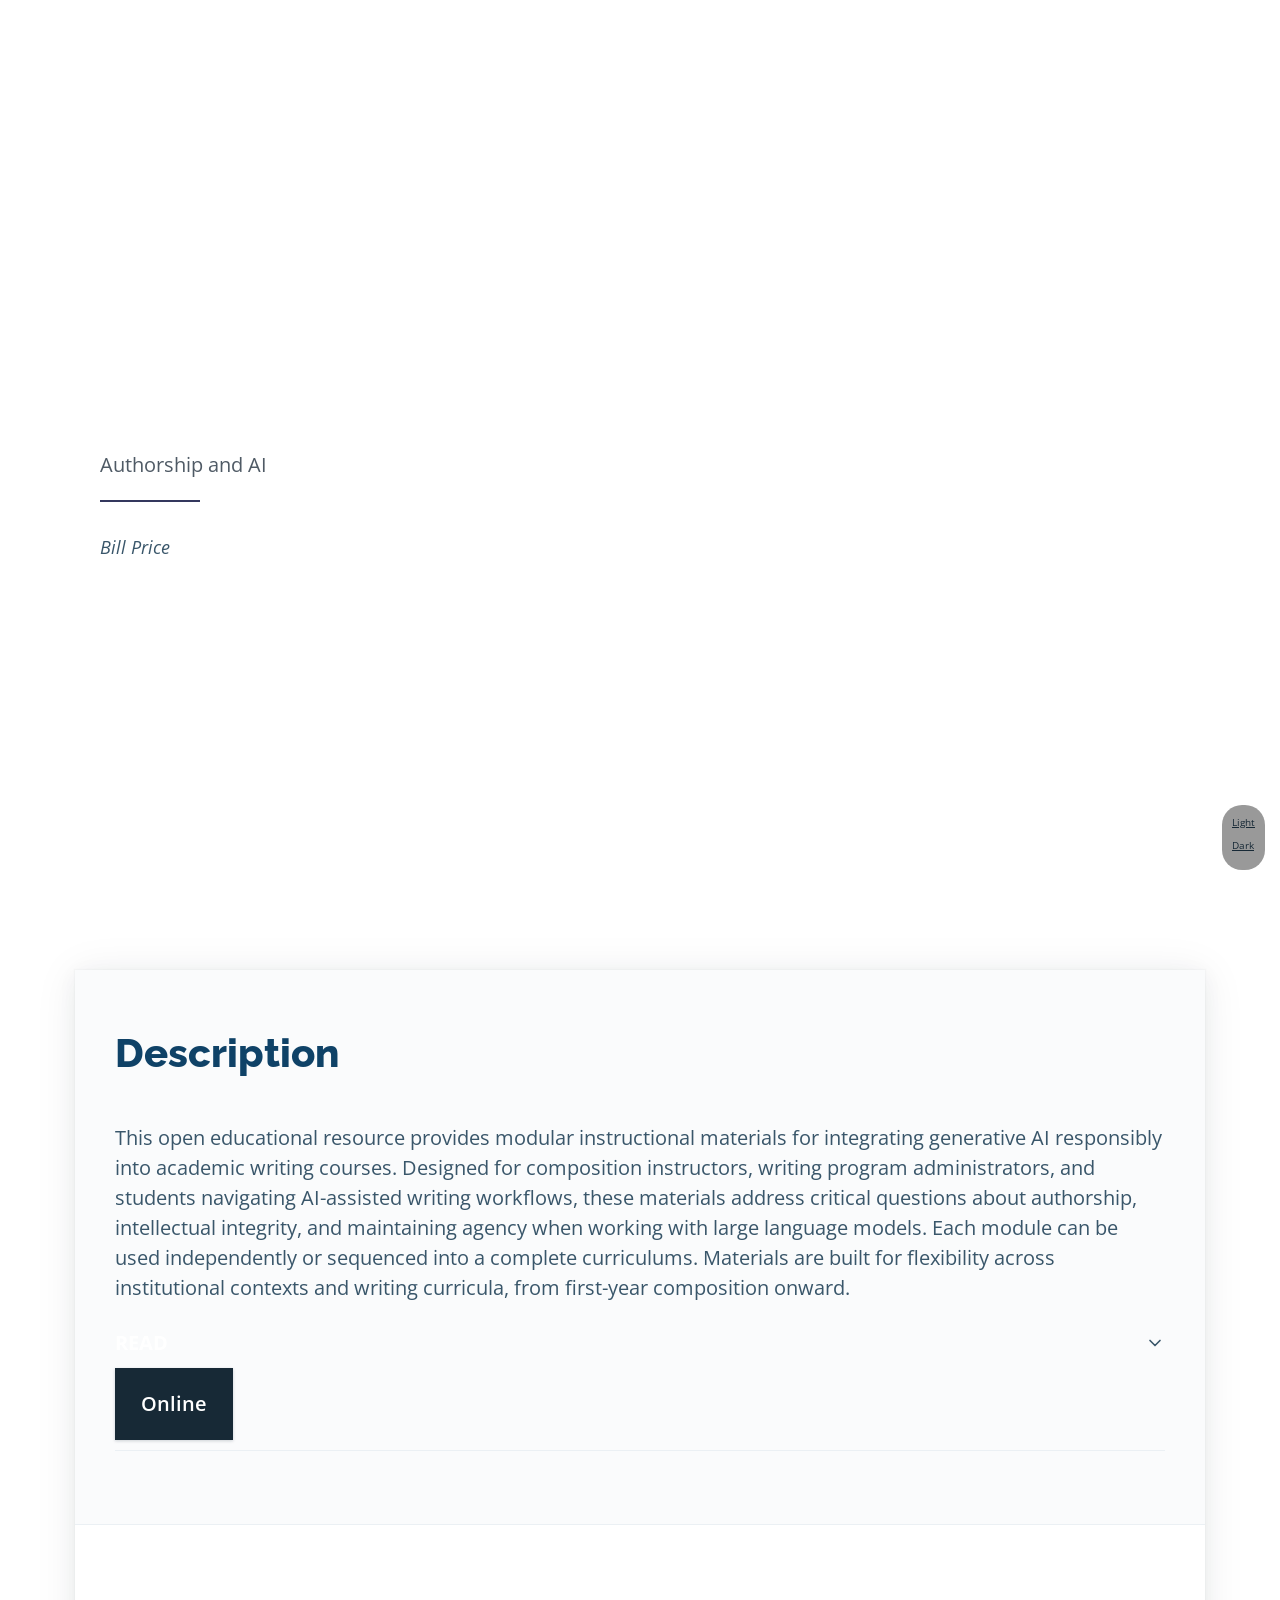
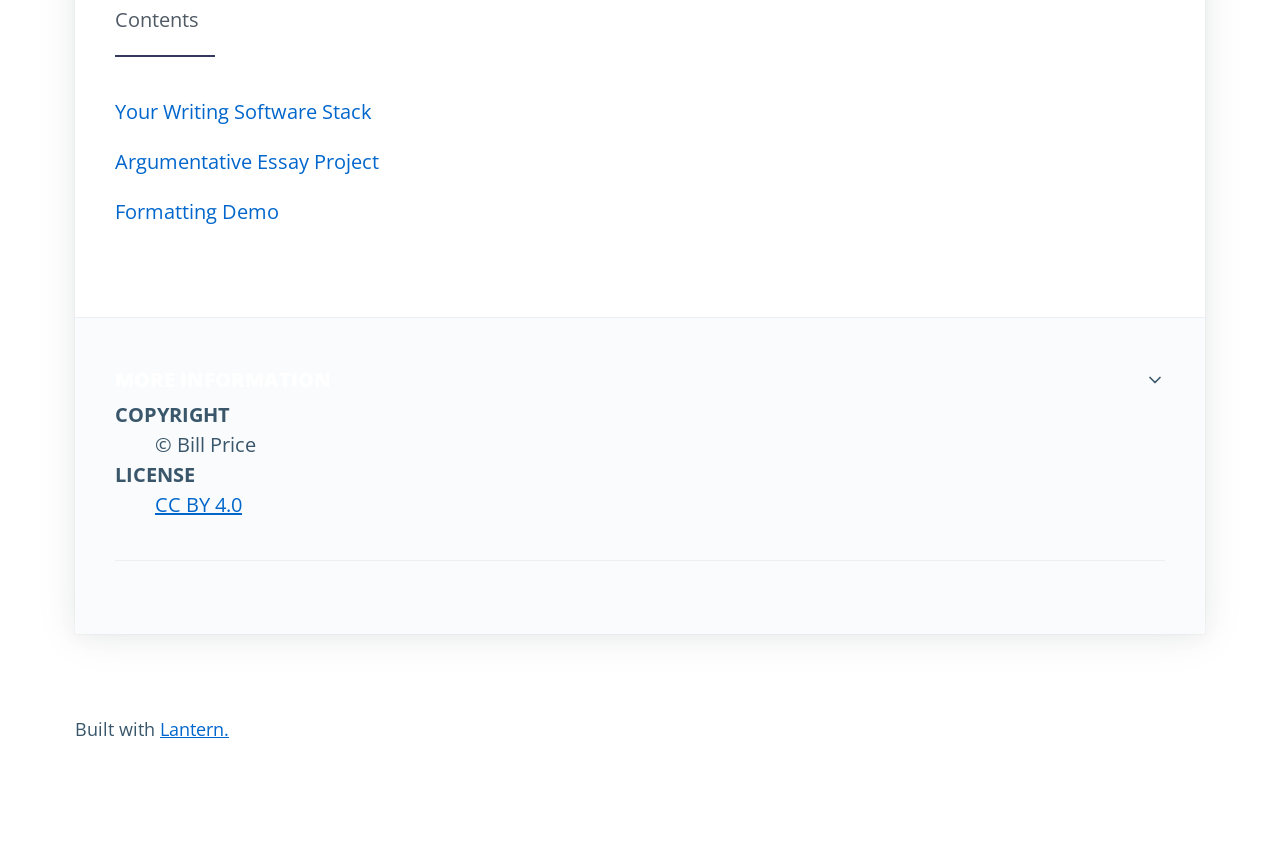
==== commit f563f77d: "deploy: 8e9aa2b5fd3cd68293272bed8e085ce190232d91" ====
--- a/index.html
+++ b/index.html
@@ -144,7 +144,9 @@
                 <nav>
                     <ul>                        <li><a href="010-your-writing-software-stack.html">Your
 Writing Software
-Stack</a></li>                        <li><a href="999-formatting-demo.html">Formatting
+Stack</a></li>                        <li><a href="020-argumentative-essay-project.html">Argumentative
+Essay
+Project</a></li>                        <li><a href="999-formatting-demo.html">Formatting
 Demo</a></li>                    </ul>
                 </nav>
             </aside>
--- a/css/custom.css
+++ b/css/custom.css
@@ -22,3 +22,16 @@
         --text-decoration: underline;
     }
 }
+
+mark.thesis-topic   { background-color: #fbeeb8; color: inherit; }
+mark.thesis-claim   { background-color: #c2e0f4; color: inherit; }
+mark.thesis-point1  { background-color: #bfedd2; color: inherit; }
+mark.thesis-point2  { background-color: #f8cac6; color: inherit; }
+mark.thesis-point3  { background-color: #eccafa; color: inherit; }
+mark.ex-quote       { background-color: #c2e0f4; color: inherit; }
+
+.thesis-legend { 
+    display: flex; gap: 1rem; flex-wrap: wrap;
+    padding: 0.5rem; margin-bottom: 1rem;
+    font-size: 0.9rem;
+}
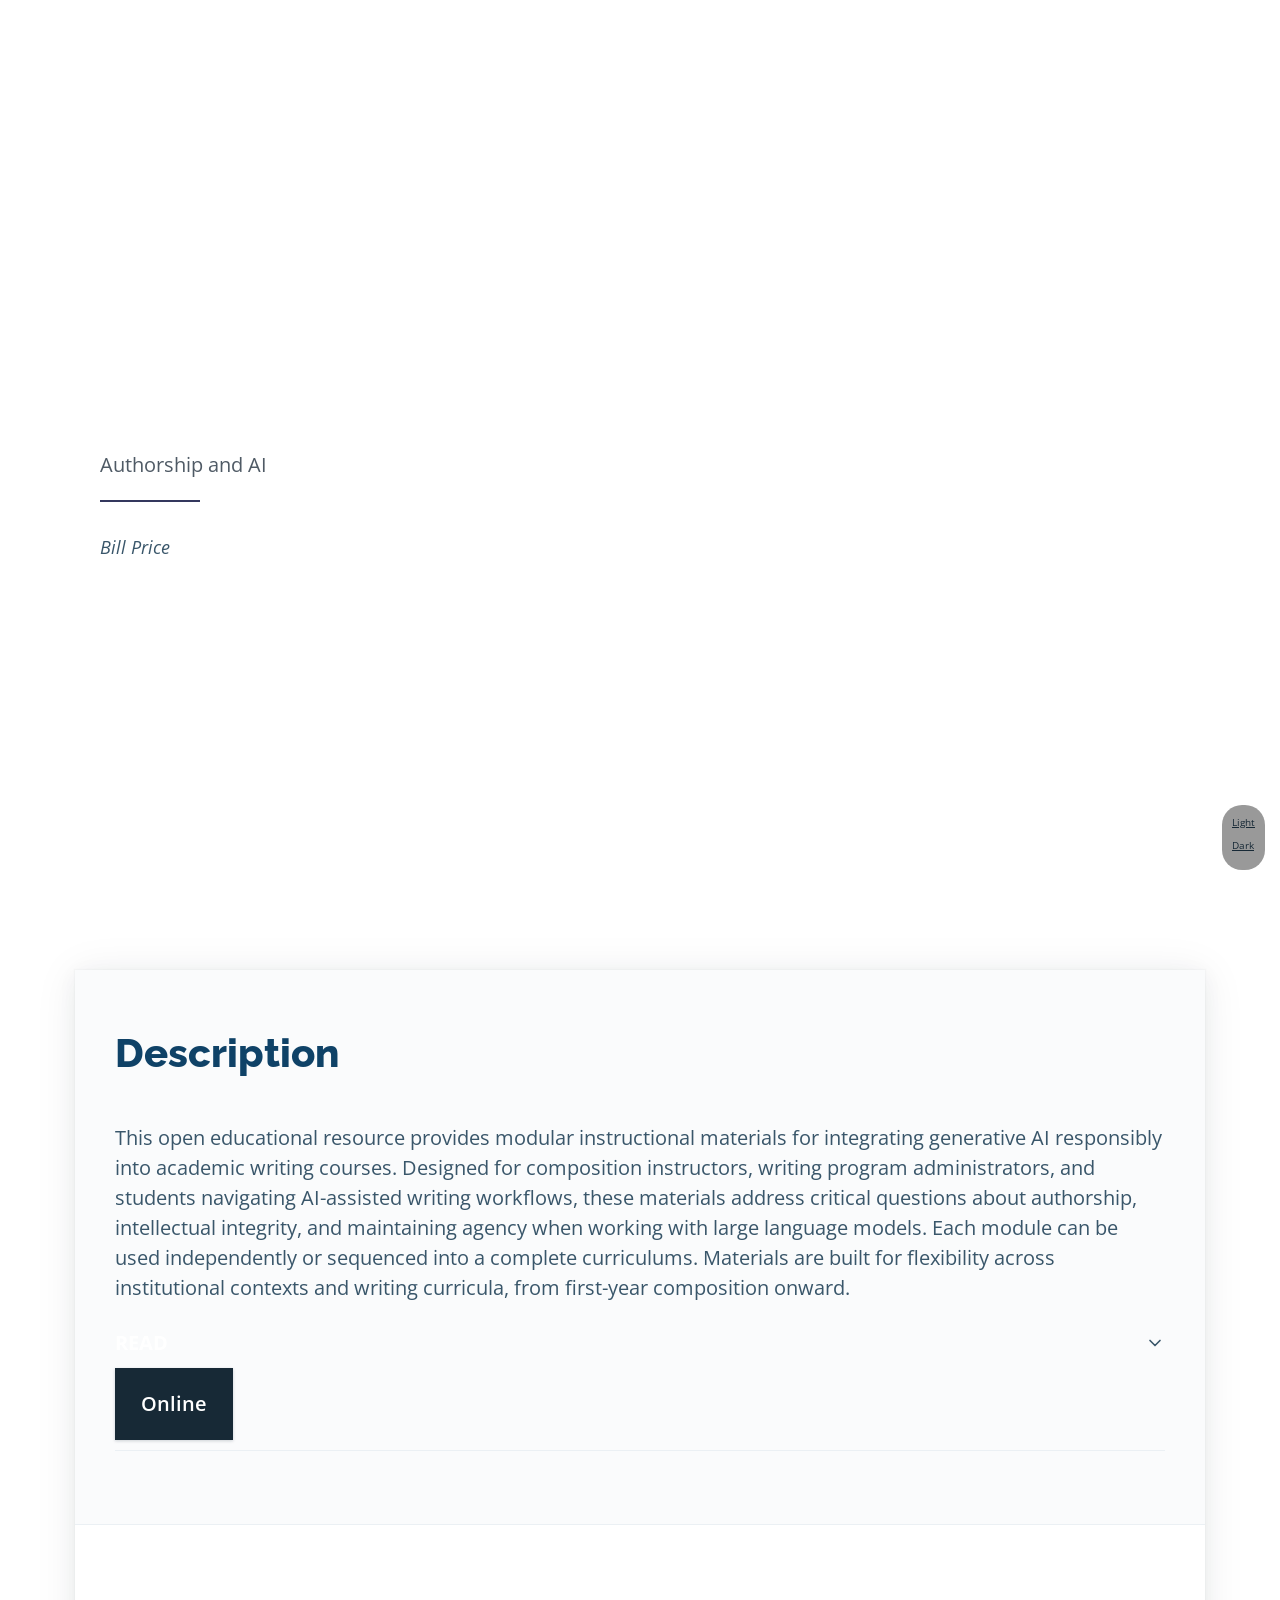
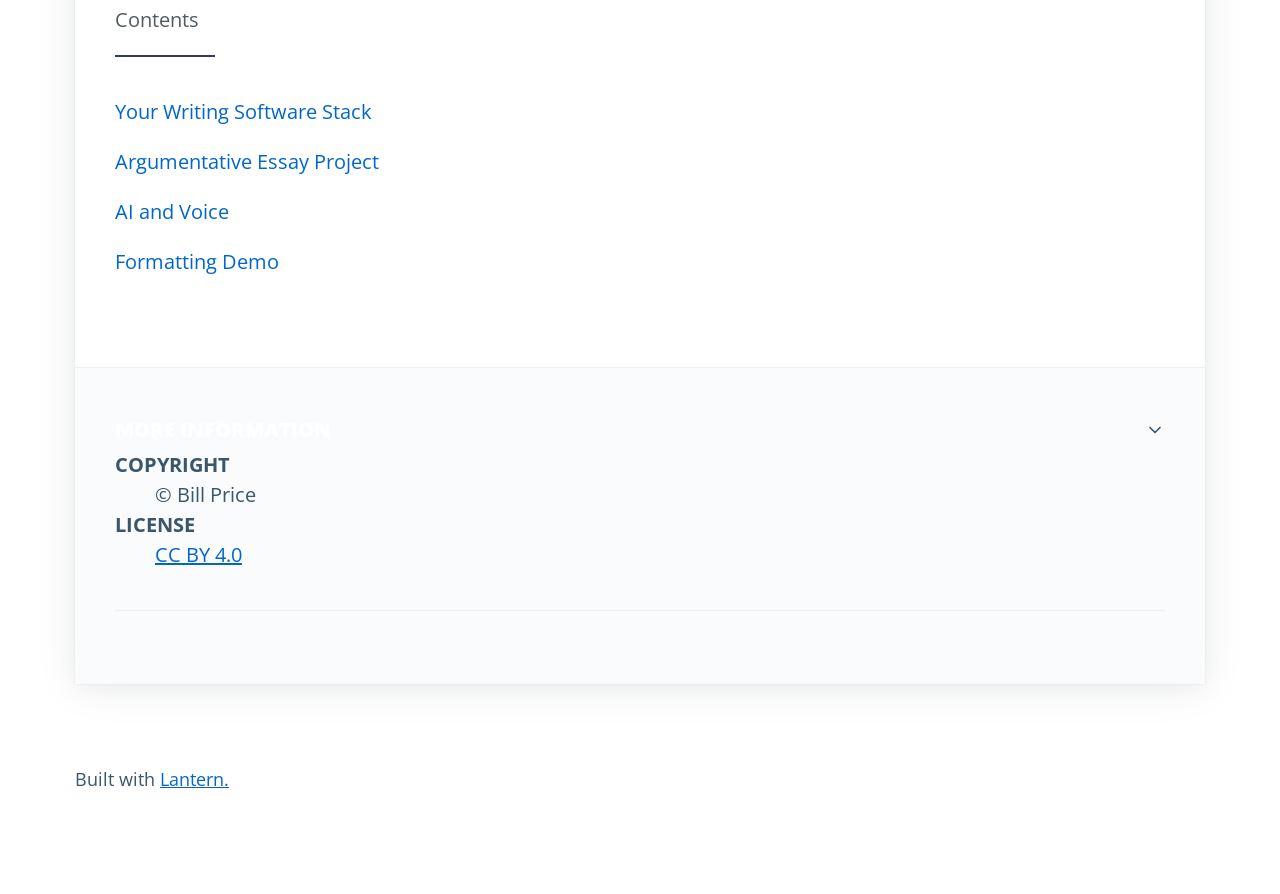
==== commit 943d87c7: "deploy: 5a079455724370e650cb0cc339c5e9e8f7e2bf81" ====
--- a/index.html
+++ b/index.html
@@ -146,7 +146,9 @@
 Writing Software
 Stack</a></li>                        <li><a href="020-argumentative-essay-project.html">Argumentative
 Essay
-Project</a></li>                        <li><a href="999-formatting-demo.html">Formatting
+Project</a></li>                        <li><a href="050-ai-and-voice.html">AI
+and
+Voice</a></li>                        <li><a href="999-formatting-demo.html">Formatting
 Demo</a></li>                    </ul>
                 </nav>
             </aside>
--- a/css/custom.css
+++ b/css/custom.css
@@ -23,15 +23,27 @@
     }
 }
 
-mark.thesis-topic   { background-color: #fbeeb8; color: inherit; }
-mark.thesis-claim   { background-color: #c2e0f4; color: inherit; }
-mark.thesis-point1  { background-color: #bfedd2; color: inherit; }
-mark.thesis-point2  { background-color: #f8cac6; color: inherit; }
-mark.thesis-point3  { background-color: #eccafa; color: inherit; }
-mark.ex-quote       { background-color: #c2e0f4; color: inherit; }
+/* Light/default mark colors */
+mark.thesis-topic   { --mark-background-color: #fbeeb8; --mark-color: #1a1a1a; color: #1a1a1a; }
+mark.thesis-claim   { --mark-background-color: #c2e0f4; --mark-color: #1a1a1a; color: #1a1a1a; }
+mark.thesis-point1  { --mark-background-color: #bfedd2; --mark-color: #1a1a1a; color: #1a1a1a; }
+mark.thesis-point2  { --mark-background-color: #f8cac6; --mark-color: #1a1a1a; color: #1a1a1a; }
+mark.thesis-point3  { --mark-background-color: #eccafa; --mark-color: #1a1a1a; color: #1a1a1a; }
+mark.ex-quote       { --mark-background-color: #c2e0f4; --mark-color: #1a1a1a; color: #1a1a1a; }
 
-.thesis-legend { 
-    display: flex; gap: 1rem; flex-wrap: wrap;
-    padding: 0.5rem; margin-bottom: 1rem;
-    font-size: 0.9rem;
+/* Dark mode: same background colors, same dark text */
+[data-theme="dark"] mark.thesis-topic,
+[data-theme="dark"] mark.thesis-claim,
+[data-theme="dark"] mark.thesis-point1,
+[data-theme="dark"] mark.thesis-point2,
+[data-theme="dark"] mark.thesis-point3,
+[data-theme="dark"] mark.ex-quote { --mark-color: #1a1a1a; color: #1a1a1a; }
+
+@media (prefers-color-scheme: dark) {
+    [data-theme="auto"] mark.thesis-topic,
+    [data-theme="auto"] mark.thesis-claim,
+    [data-theme="auto"] mark.thesis-point1,
+    [data-theme="auto"] mark.thesis-point2,
+    [data-theme="auto"] mark.thesis-point3,
+    [data-theme="auto"] mark.ex-quote { --mark-color: #1a1a1a; color: #1a1a1a; }
 }
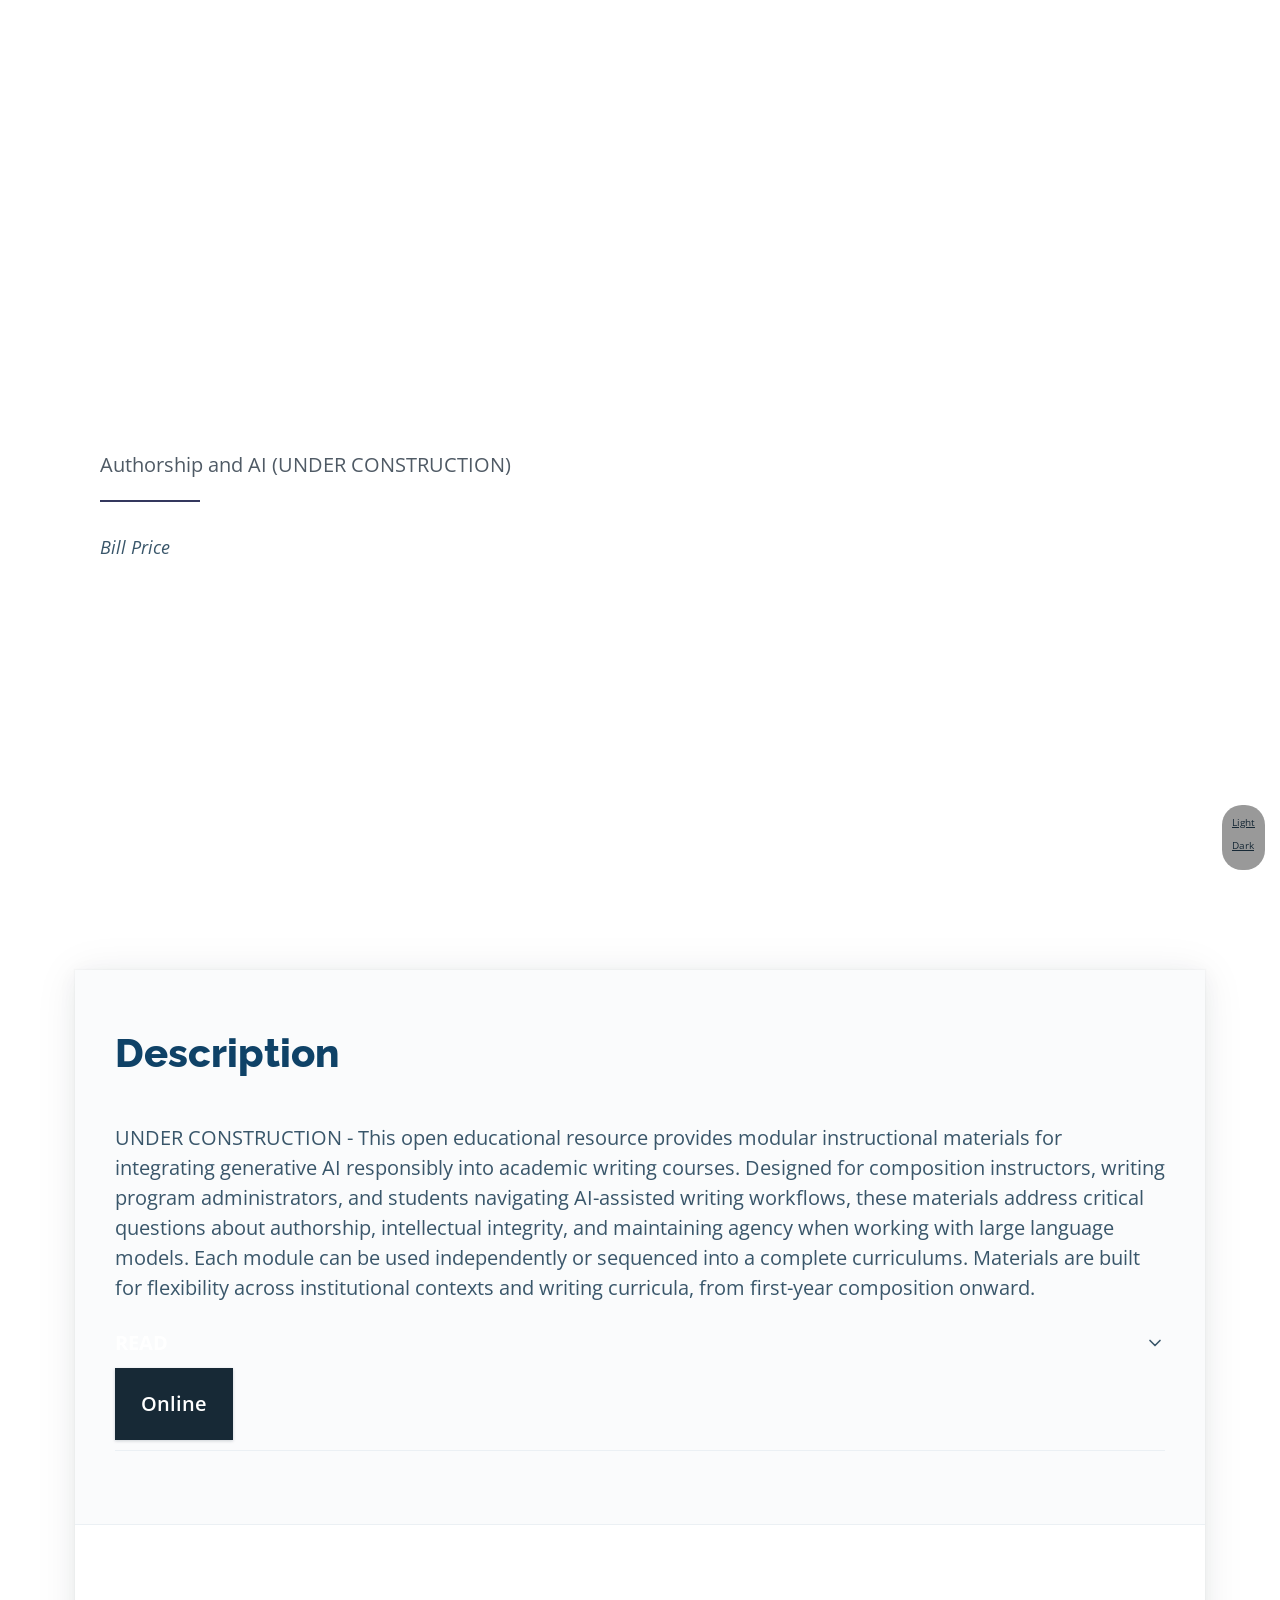
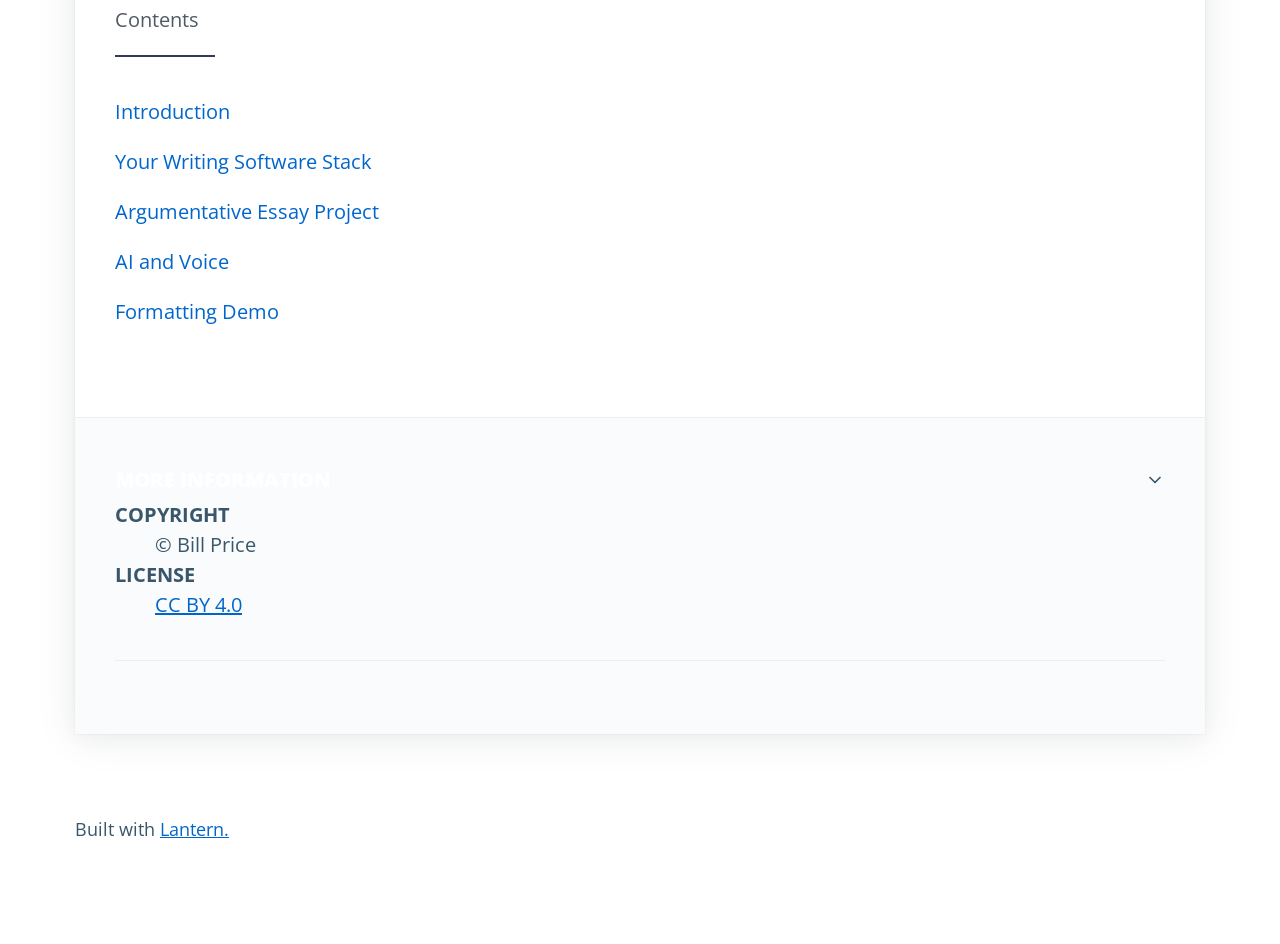
==== commit 972ebef5: "deploy: 0e3416768cedfbb44091ab1645df089b4651de4a" ====
--- a/index.html
+++ b/index.html
@@ -6,13 +6,14 @@
     <meta name="generator" content="Pandoc via Lantern" />
     <meta name="viewport" content="width=device-width, initial-scale=1.0, user-scalable=yes" />
 
-    <title>Authorship and AI</title>
+    <title>Authorship and AI (UNDER CONSTRUCTION)</title>
     <meta name="author" content="Bill Price" />
 
 
 
     <!-- Bibliographic Metadata -->
-    <meta name="citation_title" content="Authorship and AI">
+    <meta name="citation_title" content="Authorship and AI (UNDER
+CONSTRUCTION)">
 
     <meta name="citation_language" content="en">
 
@@ -24,31 +25,34 @@
 
 
     <!-- Open Graph Metadata -->
-    <meta property="og:title" content="Authorship and AI" />
-    <meta property="og:description" content="<p>This open educational
-resource provides modular instructional materials for integrating
-generative AI responsibly into academic writing courses. Designed for
-composition instructors, writing program administrators, and students
-navigating AI-assisted writing workflows, these materials address
-critical questions about authorship, intellectual integrity, and
+    <meta property="og:title" content="Authorship and AI (UNDER
+CONSTRUCTION)" />
+    <meta property="og:description" content="<p>UNDER CONSTRUCTION -
+This open educational resource provides modular instructional materials
+for integrating generative AI responsibly into academic writing courses.
+Designed for composition instructors, writing program administrators,
+and students navigating AI-assisted writing workflows, these materials
+address critical questions about authorship, intellectual integrity, and
 maintaining agency when working with large language models. Each module
 can be used independently or sequenced into a complete curriculums.
 Materials are built for flexibility across institutional contexts and
 writing curricula, from first-year composition onward.</p>" />
     <meta property="og:image" content="cover.png" />
 
-    <meta property="og:site_name" content="Authorship and AI">
+    <meta property="og:site_name" content="Authorship and AI (UNDER
+CONSTRUCTION)">
     <meta property="og:type" content="website">
 
     <!-- Twitter Card Metadata -->
     <meta name="twitter:card" content="summary" />
-    <meta name="twitter:title" content="Authorship and AI" />
-    <meta name="twitter:description" content="<p>This open educational
-resource provides modular instructional materials for integrating
-generative AI responsibly into academic writing courses. Designed for
-composition instructors, writing program administrators, and students
-navigating AI-assisted writing workflows, these materials address
-critical questions about authorship, intellectual integrity, and
+    <meta name="twitter:title" content="Authorship and AI (UNDER
+CONSTRUCTION)" />
+    <meta name="twitter:description" content="<p>UNDER CONSTRUCTION -
+This open educational resource provides modular instructional materials
+for integrating generative AI responsibly into academic writing courses.
+Designed for composition instructors, writing program administrators,
+and students navigating AI-assisted writing workflows, these materials
+address critical questions about authorship, intellectual integrity, and
 maintaining agency when working with large language models. Each module
 can be used independently or sequenced into a complete curriculums.
 Materials are built for flexibility across institutional contexts and
@@ -61,7 +65,7 @@
             "@context": "http://schema.org",
             "@id": "https://doi.org/",
             "@type": "Book",
-            "name": "Authorship and AI",
+            "name": "Authorship and AI (UNDER CONSTRUCTION)",
             "author": "Bill Price",
             "url": "",
             "datePublished": ""
@@ -96,7 +100,7 @@
         <div class="title-card-body">
 
             <hgroup>
-                <h1>Authorship and AI</h1>
+                <h1>Authorship and AI (UNDER CONSTRUCTION)</h1>
                             </hgroup>
             <small><em>Bill Price</em></small>
         </div>
@@ -117,16 +121,16 @@
             <header>
                                 <aside>
                     <h2>Description</h3>
-                    <p><p>This open educational resource provides
-modular instructional materials for integrating generative AI
-responsibly into academic writing courses. Designed for composition
-instructors, writing program administrators, and students navigating
-AI-assisted writing workflows, these materials address critical
-questions about authorship, intellectual integrity, and maintaining
-agency when working with large language models. Each module can be used
-independently or sequenced into a complete curriculums. Materials are
-built for flexibility across institutional contexts and writing
-curricula, from first-year composition onward.</p></p>
+                    <p><p>UNDER CONSTRUCTION - This open educational
+resource provides modular instructional materials for integrating
+generative AI responsibly into academic writing courses. Designed for
+composition instructors, writing program administrators, and students
+navigating AI-assisted writing workflows, these materials address
+critical questions about authorship, intellectual integrity, and
+maintaining agency when working with large language models. Each module
+can be used independently or sequenced into a complete curriculums.
+Materials are built for flexibility across institutional contexts and
+writing curricula, from first-year composition onward.</p></p>
                 </aside>
                 
                 <details open>
@@ -142,7 +146,7 @@
 
             <aside>
                 <nav>
-                    <ul>                        <li><a href="010-your-writing-software-stack.html">Your
+                    <ul>                        <li><a href="005-introduction.html">Introduction</a></li>                        <li><a href="010-your-writing-software-stack.html">Your
 Writing Software
 Stack</a></li>                        <li><a href="020-argumentative-essay-project.html">Argumentative
 Essay
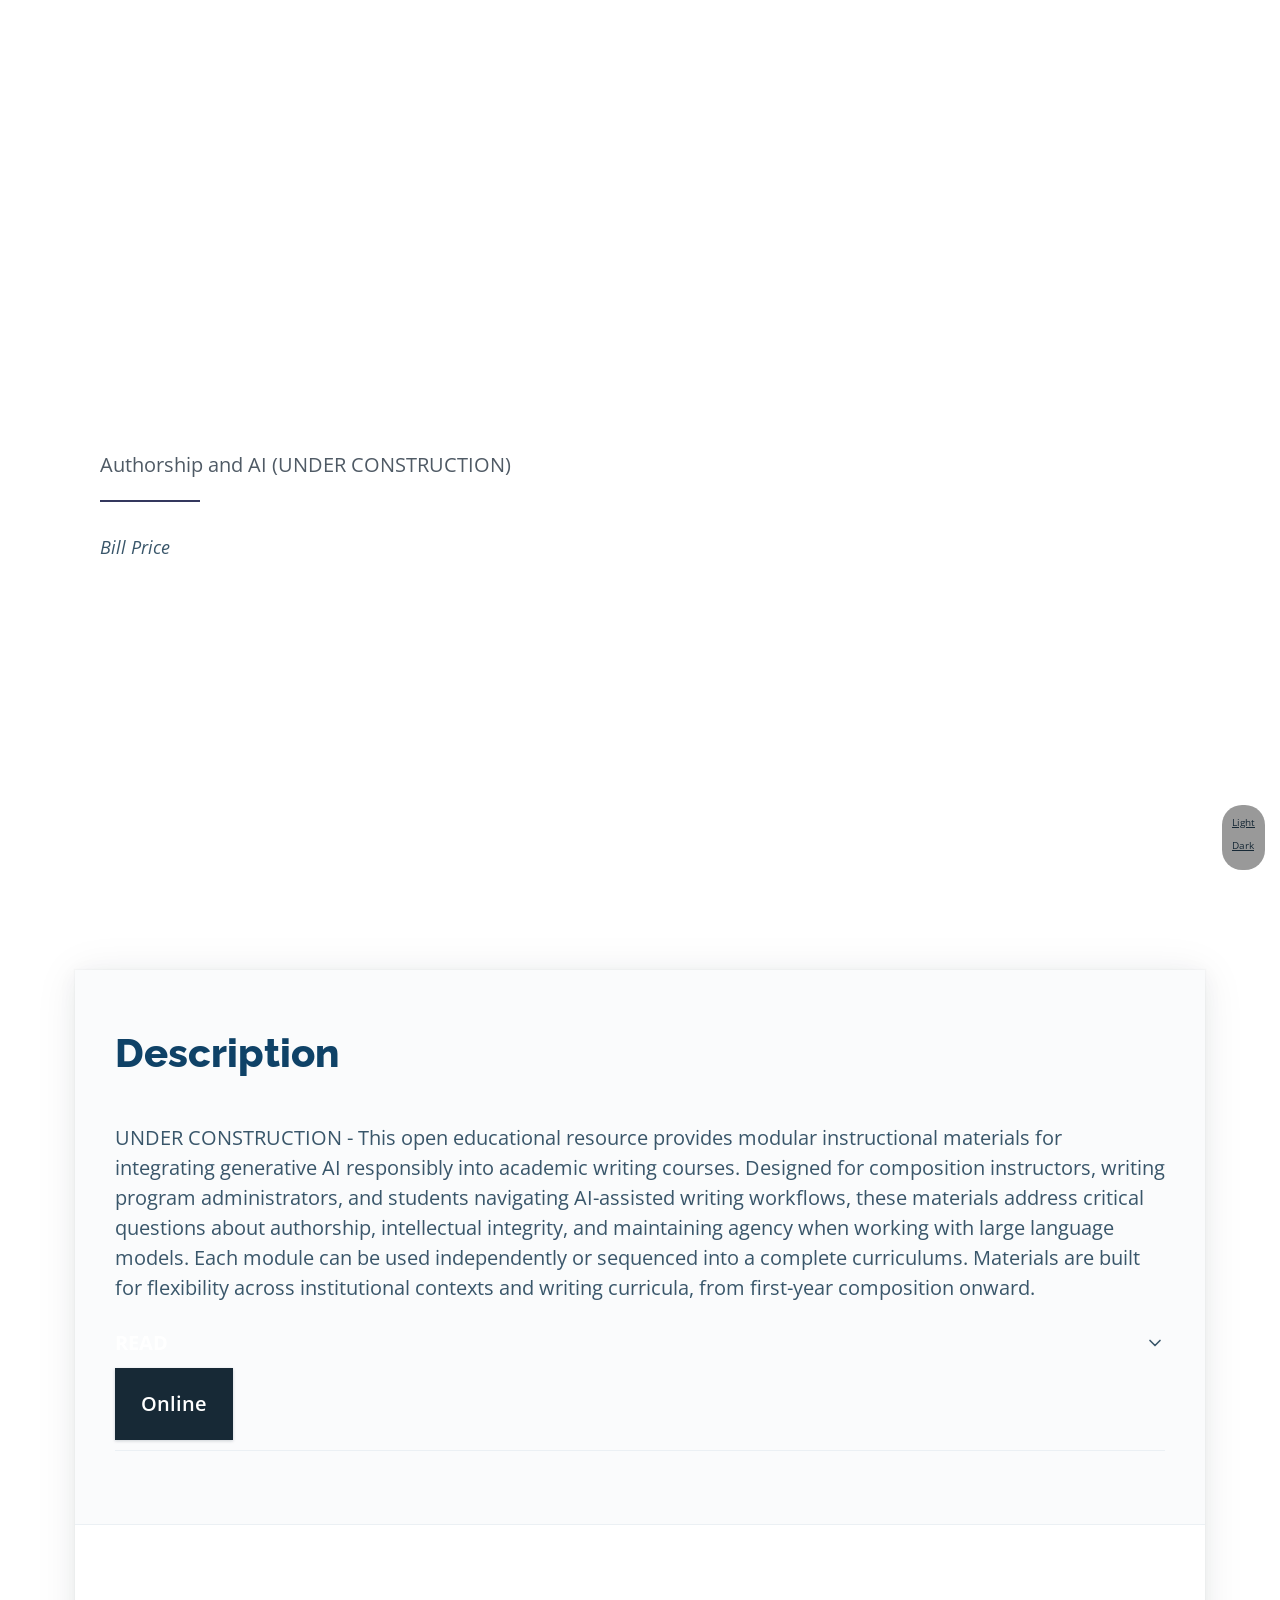
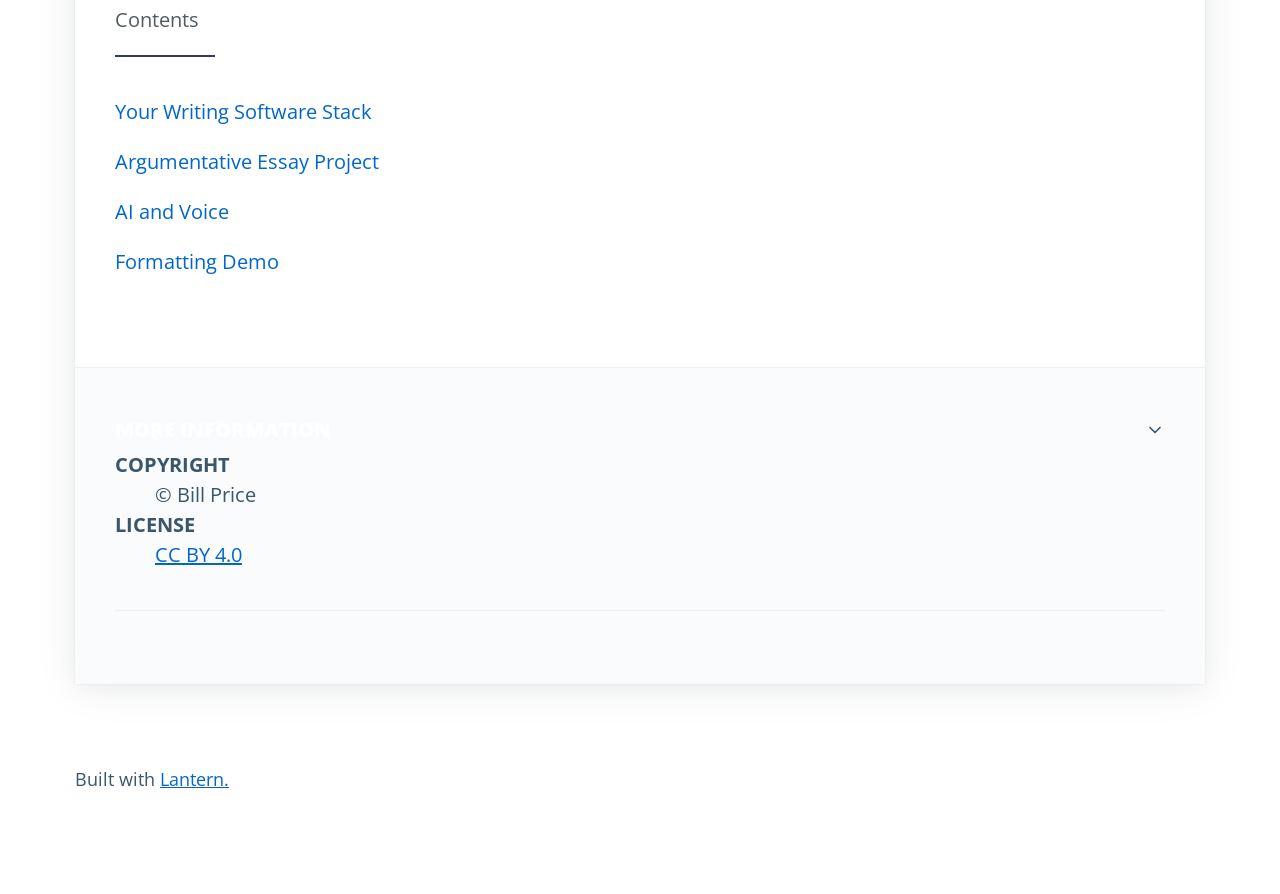
==== commit 9dae0278: "deploy: b7b774c93907849c5819a2fe244d04793c89c71d" ====
--- a/index.html
+++ b/index.html
@@ -146,7 +146,7 @@
 
             <aside>
                 <nav>
-                    <ul>                        <li><a href="005-introduction.html">Introduction</a></li>                        <li><a href="010-your-writing-software-stack.html">Your
+                    <ul>                        <li><a href="010-your-writing-software-stack.html">Your
 Writing Software
 Stack</a></li>                        <li><a href="020-argumentative-essay-project.html">Argumentative
 Essay
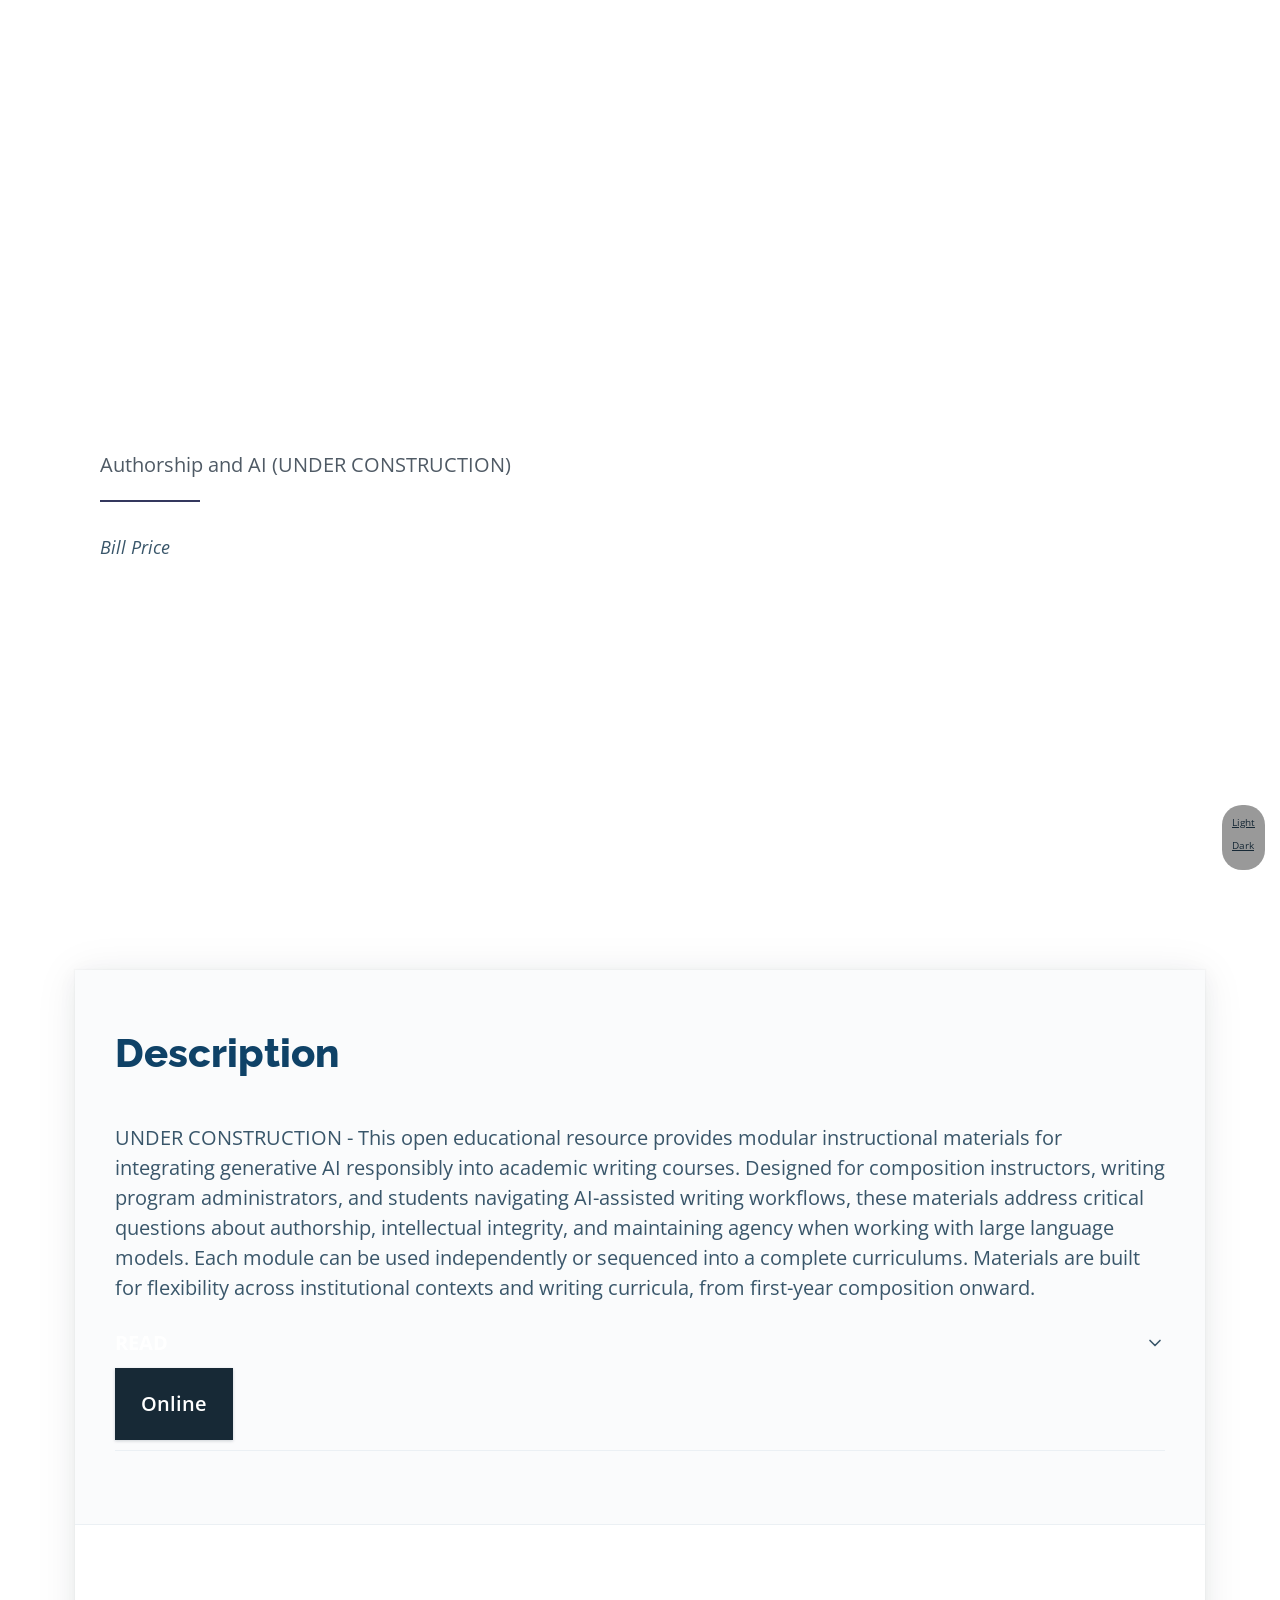
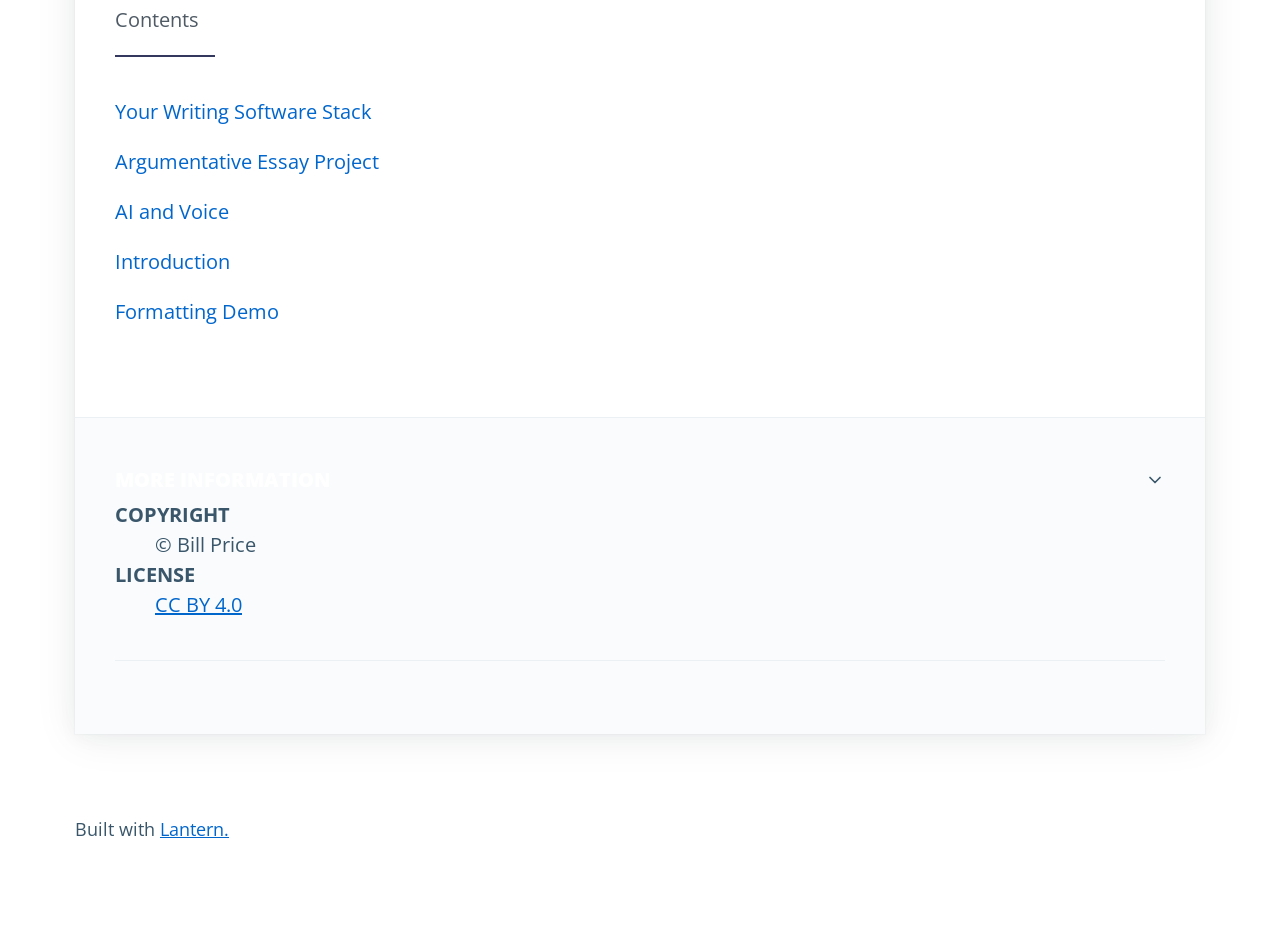
==== commit e009f6d6: "deploy: 7b82026248d2848755b7a2dfd706026f673df84c" ====
--- a/index.html
+++ b/index.html
@@ -152,7 +152,7 @@
 Essay
 Project</a></li>                        <li><a href="050-ai-and-voice.html">AI
 and
-Voice</a></li>                        <li><a href="999-formatting-demo.html">Formatting
+Voice</a></li>                        <li><a href="110-introduction.html">Introduction</a></li>                        <li><a href="999-formatting-demo.html">Formatting
 Demo</a></li>                    </ul>
                 </nav>
             </aside>
